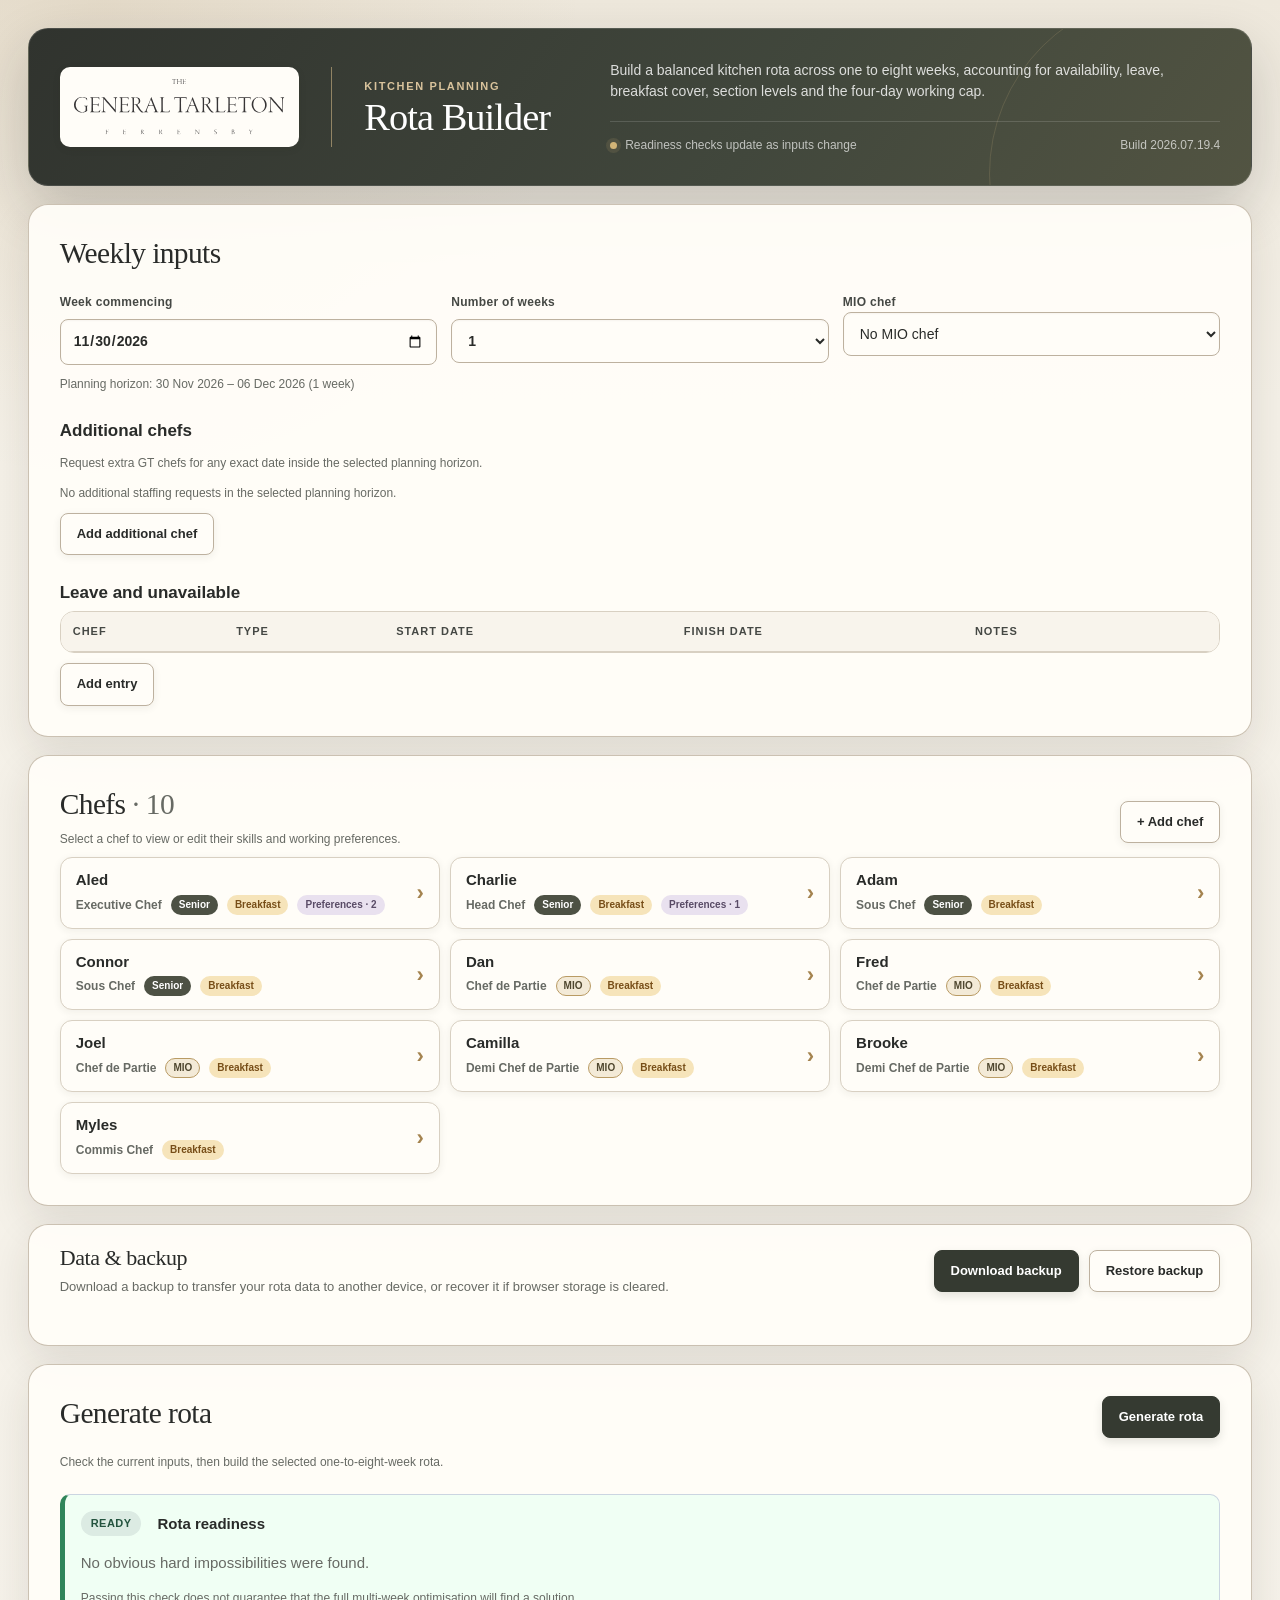
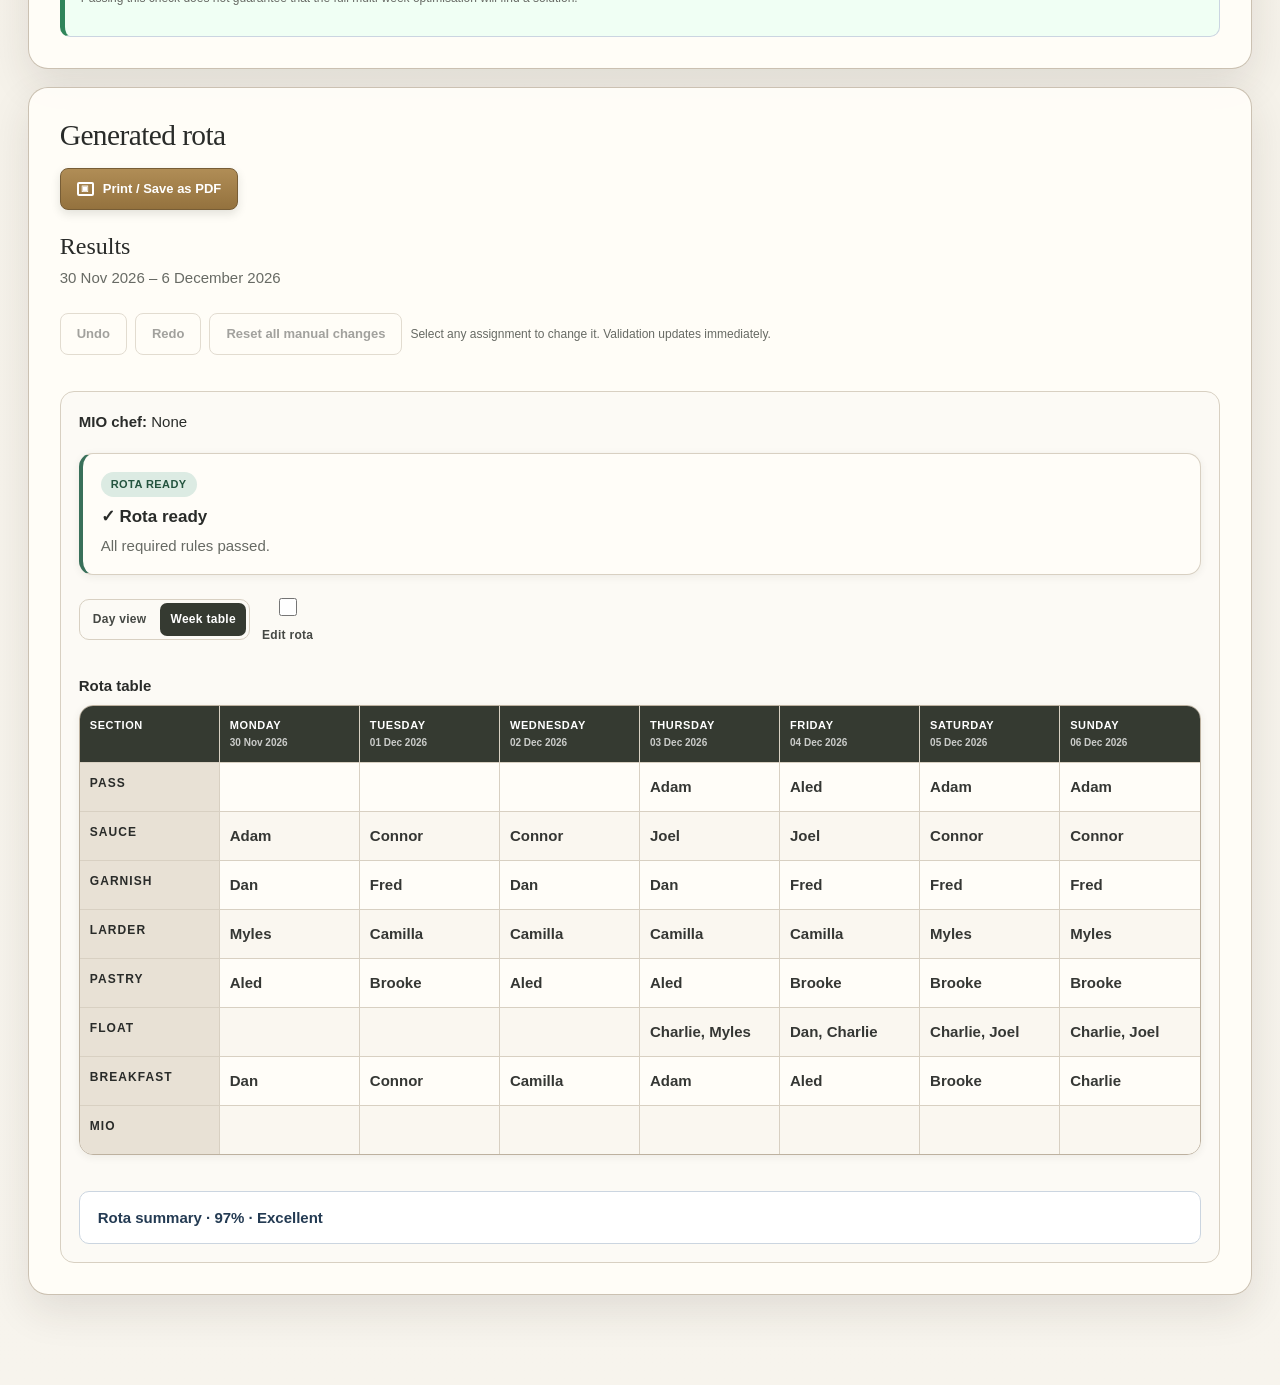
==== index.html @ 381f5568 "Fix mobile deployment verification state" ====
<!doctype html>
<html lang="en">
<head>
  <meta charset="utf-8" />
  <meta name="viewport" content="width=device-width, initial-scale=1" />
  <title>GT Rota Builder</title>
  <link rel="stylesheet" href="styles.css?v=20260719t" />
</head>
<body>
  <div class="wrap">
    <div class="panel brand-panel">
      <div class="brand-lockup">
        <img class="brand-logo" src="assets/general-tarleton-logo.svg" alt="The General Tarleton">
        <span class="brand-divider" aria-hidden="true"></span>
        <div class="brand-app-title">
          <span class="brand-eyebrow">Kitchen planning</span>
          <h1>Rota Builder</h1>
        </div>
      </div>
      <div class="brand-intro">
        <p>Build a balanced kitchen rota across one to eight weeks, accounting for availability, leave, breakfast cover, section levels and the four-day working cap.</p>
        <div class="controls space-between brand-meta">
          <span class="small live-indicator">Readiness checks update as inputs change</span>
          <span class="small">Build <span id="buildVersion">2026.07.18.7</span></span>
        </div>
      </div>
    </div>

    <div class="panel">
      <h2>Weekly inputs</h2>
      <div class="grid">
        <label>Week commencing<input id="weekStart" type="date" min="2024-01-01" step="7"></label>
        <label>Number of weeks<select id="numWeeks"><option value="1">1</option><option value="2">2</option><option value="3">3</option><option value="4">4</option><option value="5">5</option><option value="6">6</option><option value="7">7</option><option value="8">8</option></select></label>
        <div id="singleMioControl">
          <label for="mioChef">MIO chef</label>
          <select id="mioChef"></select>
        </div>
      </div>
      <p id="planningHorizonLabel" class="small mt-10"></p>
      <section id="weeklyMioSelectors" class="weekly-mio-section hidden" aria-labelledby="weeklyMioHeading"></section>

      <h3 class="mb-6">Additional chefs</h3>
      <p class="small mb-12">Request extra GT chefs for any exact date inside the selected planning horizon.</p>
      <div id="additionalChefList"></div>
      <div class="controls mt-10">
        <button id="addAdditionalChefBtn" class="secondary">Add additional chef</button>
      </div>

      <h3 class="mb-6">Leave and unavailable</h3>
      <table>
        <thead>
          <tr><th>Chef</th><th>Type</th><th>Start date</th><th>Finish date</th><th>Notes</th><th></th></tr>
        </thead>
        <tbody id="availabilityBody"></tbody>
      </table>
      <div class="controls mt-10">
        <button id="addAvailabilityBtn" class="secondary">Add entry</button>
      </div>
    </div>

    <div class="panel">
      <div class="controls space-between">
        <div>
          <h2 class="m-0">Chefs <span id="staffCountLabel" class="chef-count">· 0</span></h2>
          <p class="small my-8">Select a chef to view or edit their skills and working preferences.</p>
        </div>
        <button id="addChefBtn" class="secondary"><span aria-hidden="true">+</span> Add chef</button>
      </div>
      <div id="staffList" class="chef-list" aria-live="polite"></div>
    </div>

    <section class="panel backup-panel" aria-labelledby="backupHeading">
      <div class="backup-copy">
        <h2 id="backupHeading">Data &amp; backup</h2>
        <p>Download a backup to transfer your rota data to another device, or recover it if browser storage is cleared.</p>
      </div>
      <div class="backup-actions">
        <button id="downloadBackupBtn" type="button">Download backup</button>
        <button id="restoreBackupBtn" type="button" class="secondary">Restore backup</button>
        <input id="restoreBackupInput" class="visually-hidden" type="file" accept=".json,application/json" aria-label="Choose a GT Rota Builder JSON backup">
      </div>
      <p id="backupMessage" class="backup-message" role="status" aria-live="polite" aria-atomic="true"></p>
    </section>

    <div class="panel generation-panel">
      <div class="generation-heading">
        <div>
          <h2>Generate rota</h2>
          <p class="small my-8">Check the current inputs, then build the selected one-to-eight-week rota.</p>
        </div>
        <button id="generateRotaBtn" type="button">Generate rota</button>
      </div>
      <div id="readiness" aria-live="polite" aria-atomic="true"></div>
    </div>

    <div class="panel">
      <h2>Generated rota</h2>
      <div class="print-action">
        <button id="printRotaBtn" type="button" disabled>
          <span class="print-icon" aria-hidden="true">▣</span>
          Print / Save as PDF
        </button>
        <p id="printMessage" class="print-message" role="status" aria-live="polite"></p>
      </div>
      <div id="results"></div>
      <div id="manualEditLive" class="visually-hidden" role="status" aria-live="polite" aria-atomic="true"></div>
    </div>
  </div>

  <div id="chefModal" class="modal" role="dialog" aria-modal="true" aria-labelledby="chefModalTitle" aria-describedby="chefModalDescription" aria-hidden="true">
    <div class="modal-card chef-modal-card">
      <div class="chef-modal-header">
        <div>
          <h3 class="mt-0 mb-6" id="chefModalTitle">Add chef</h3>
          <p class="small my-8" id="chefModalSubtitle"></p>
        </div>
      </div>
      <p class="small mb-12" id="chefModalDescription">Edit one chef profile at a time. Skills, preferences, and advanced staff settings stay inside this popup.</p>
      <div id="chefFormError" class="chef-form-error" role="alert" aria-live="assertive"></div>
      <form id="chefForm" class="chef-modal-body" novalidate>
        <section class="chef-form-section">
          <h4 class="m-0">Profile</h4>
          <div class="grid mt-10">
            <label>Name<input id="chefNameInput" type="text" autocomplete="off"></label>
            <label>Role<select id="chefRoleInput"></select></label>
          </div>
          <div class="checkbox-row mt-10">
            <label class="checkbox-label"><input id="chefSeniorInput" type="checkbox"> Senior chef status</label>
          </div>
        </section>

        <section class="chef-form-section">
          <div class="controls space-between">
            <h4 class="m-0">Section suitability</h4>
          </div>
          <p class="small mt-10 mb-12">Preferred is the chef’s strongest and favoured section. “Should not cover” prevents assignment to that section.</p>
          <div class="grid mt-10">
            <label>Pass<select id="chefSkillPassInput" data-skill="Pass" class="chef-skill-select"><option value="0">Should not cover</option><option value="1">In training</option><option value="2">Competent</option><option value="3">Preferred</option></select></label>
            <label>Sauce<select id="chefSkillSauceInput" data-skill="Sauce" class="chef-skill-select"><option value="0">Should not cover</option><option value="1">In training</option><option value="2">Competent</option><option value="3">Preferred</option></select></label>
            <label>Garnish<select id="chefSkillGarnishInput" data-skill="Garnish" class="chef-skill-select"><option value="0">Should not cover</option><option value="1">In training</option><option value="2">Competent</option><option value="3">Preferred</option></select></label>
            <label>Larder<select id="chefSkillLarderInput" data-skill="Larder" class="chef-skill-select"><option value="0">Should not cover</option><option value="1">In training</option><option value="2">Competent</option><option value="3">Preferred</option></select></label>
            <label>Pastry<select id="chefSkillPastryInput" data-skill="Pastry" class="chef-skill-select"><option value="0">Should not cover</option><option value="1">In training</option><option value="2">Competent</option><option value="3">Preferred</option></select></label>
          </div>
        </section>

        <section class="chef-form-section">
          <h4 class="m-0">Availability and preferences</h4>
          <div class="mt-10">
            <span class="input-heading">Preferred days off (soft preference)</span>
            <div class="chip-group">
              <label class="choice-chip"><input type="checkbox" data-preferred-day-off="Monday"> Monday</label>
              <label class="choice-chip"><input type="checkbox" data-preferred-day-off="Tuesday"> Tuesday</label>
              <label class="choice-chip"><input type="checkbox" data-preferred-day-off="Wednesday"> Wednesday</label>
              <label class="choice-chip"><input type="checkbox" data-preferred-day-off="Thursday"> Thursday</label>
              <label class="choice-chip"><input type="checkbox" data-preferred-day-off="Friday"> Friday</label>
              <label class="choice-chip"><input type="checkbox" data-preferred-day-off="Saturday"> Saturday</label>
              <label class="choice-chip"><input type="checkbox" data-preferred-day-off="Sunday"> Sunday</label>
            </div>
          </div>
          <label class="mt-10">Preferred breakfast day (soft preference)
            <select id="chefPreferredBreakfastInput">
              <option value="">No preference</option>
              <option value="Monday">Monday</option>
              <option value="Tuesday">Tuesday</option>
              <option value="Wednesday">Wednesday</option>
              <option value="Thursday">Thursday</option>
              <option value="Friday">Friday</option>
              <option value="Saturday">Saturday</option>
              <option value="Sunday">Sunday</option>
            </select>
          </label>
        </section>

        <details id="chefAdvancedSection" class="chef-form-section chef-advanced-section">
          <summary>Advanced settings</summary>
          <div class="grid mt-10">
            <label class="checkbox-label"><input id="chefMioEligibleInput" type="checkbox"> MIO eligible</label>
            <label class="checkbox-label"><input id="chefBreakfastEligibleInput" type="checkbox"> Breakfast eligible</label>
          </div>
          <label class="mt-10">Notes<textarea id="chefNotesInput"></textarea></label>
        </details>

        <section id="chefDangerZone" class="chef-form-section chef-danger-zone hidden">
          <h4 class="m-0">Danger zone</h4>
          <p class="small my-8">Removing a chef will also clear current staff references such as weekly MIO selections and persistent availability entries.</p>
          <button id="removeChefBtn" type="button" class="danger">Remove chef</button>
          <div id="chefRemoveConfirmation" class="remove-confirmation hidden" role="alertdialog" aria-modal="true" aria-labelledby="chefRemoveConfirmationTitle">
            <h5 id="chefRemoveConfirmationTitle" class="m-0">Confirm removal</h5>
            <p id="chefRemoveConfirmationText" class="small my-8"></p>
            <div class="controls">
              <button id="cancelRemoveChefBtn" type="button" class="secondary">Cancel</button>
              <button id="confirmRemoveChefBtn" type="button" class="danger">Remove chef</button>
            </div>
          </div>
        </section>
      </form>
      <div class="controls mt-14 justify-end chef-modal-footer">
        <button id="cancelChefBtn" type="button" class="secondary">Cancel</button>
        <button id="saveChefBtn" type="submit" form="chefForm">Save changes</button>
      </div>
    </div>
  </div>

  <div id="additionalChefModal" class="modal" role="dialog" aria-modal="true" aria-labelledby="additionalChefModalTitle">
    <div class="modal-card">
      <h3 class="mt-0" id="additionalChefModalTitle">Add additional chef</h3>
      <p class="small mb-12" id="additionalChefWeekRange"></p>
      <div class="grid">
        <label>Date<input id="additionalChefDate" type="date"></label>
        <label>Number of additional chefs
          <input id="additionalChefCount" type="number" min="1" max="5" value="1">
        </label>
      </div>
      <div id="additionalChefError" class="chef-req-error" role="alert" aria-live="polite"></div>
      <div class="controls mt-14 justify-end">
        <button id="cancelAdditionalChefBtn" class="secondary">Cancel</button>
        <button id="saveAdditionalChefBtn">Add</button>
      </div>
    </div>
  </div>

  <script type="module" src="js/app.js?v=20260719t"></script>
</body>
</html>
---- styles.css ----
:root {
  --ink: #292b29;
  --ink-soft: #454844;
  --olive: #4d5144;
  --olive-dark: #353a31;
  --cream: #f4f0e7;
  --cream-deep: #e8e0d2;
  --paper: #fffdf8;
  --paper-muted: #f8f4ec;
  --brass: #a4834f;
  --brass-dark: #775d36;
  --line: #d8d0c2;
  --line-strong: #bdb19f;
  --text: #292b29;
  --muted: #676a64;
  --good: #39705a;
  --warn: #93651e;
  --bad: #a13d36;
  --focus: #bb8b43;
  --brand-surface: linear-gradient(125deg, #30332e 0%, #41473c 60%, #525442 100%);
  --brand-accent: #d9c39c;
  --section-surface: #e8e1d5;
  --row-alt: #faf7f0;
  --row-hover: #f3ecdf;
  --button-surface: var(--olive-dark);
  --button-surface-hover: var(--olive);
  --control-surface: var(--paper);
  --radius-sm: 8px;
  --radius-md: 14px;
  --radius-lg: 20px;
  --touch-target: 44px;
  --table-row-height: 44px;
  --space-1: 6px;
  --space-2: 10px;
  --space-3: 14px;
  --space-4: 18px;
  --space-5: 24px;
  --space-6: 32px;
  --shadow-sm: 0 2px 8px rgba(42, 38, 31, 0.07);
  --shadow-md: 0 16px 42px rgba(42, 38, 31, 0.11);
  --shadow-lg: 0 26px 70px rgba(24, 24, 21, 0.22);
}

* { box-sizing: border-box; }
html { min-width: 0; background: var(--cream); }
body {
  margin: 0;
  min-width: 0;
  overflow-x: hidden;
  color: var(--text);
  background:
    radial-gradient(circle at 8% 0%, rgba(164, 131, 79, 0.14), transparent 30rem),
    linear-gradient(180deg, #eee8dc 0, var(--cream) 25rem, #f7f4ed 100%);
  font-family: Inter, ui-sans-serif, -apple-system, BlinkMacSystemFont, "Segoe UI", sans-serif;
  font-size: 15px;
  line-height: 1.55;
  -webkit-font-smoothing: antialiased;
}

.wrap { width: min(100%, 1440px); margin: 0 auto; padding: 28px 28px 72px; }
.panel {
  position: relative;
  margin-bottom: var(--space-4);
  padding: clamp(20px, 2.4vw, 32px);
  border: 1px solid rgba(189, 177, 159, 0.78);
  border-radius: var(--radius-lg);
  background: rgba(255, 253, 248, 0.94);
  box-shadow: var(--shadow-md);
}

.brand-panel {
  display: grid;
  grid-template-columns: minmax(300px, 0.9fr) minmax(380px, 1.1fr);
  gap: clamp(24px, 4vw, 64px);
  align-items: center;
  overflow: hidden;
  color: #fff;
  border-color: rgba(255, 255, 255, 0.12);
  background: var(--brand-surface);
  box-shadow: 0 22px 55px rgba(31, 32, 28, 0.2);
}
.brand-panel::after {
  content: "";
  position: absolute;
  right: -100px;
  bottom: -170px;
  width: 360px;
  height: 360px;
  border: 1px solid rgba(205, 179, 130, 0.18);
  border-radius: 50%;
}
.brand-lockup, .brand-intro { position: relative; z-index: 1; }
.brand-lockup { display: flex; align-items: center; gap: clamp(18px, 2.5vw, 34px); min-width: 0; }
.brand-logo {
  display: block;
  width: min(247px, 48%);
  height: auto;
  padding: 12px 14px;
  border-radius: 10px;
  background: var(--paper);
  box-shadow: var(--shadow-sm);
}
.brand-divider { align-self: stretch; width: 1px; min-height: 62px; background: rgba(220, 192, 141, 0.55); }
.brand-app-title { min-width: 0; }
.brand-eyebrow { display: block; margin-bottom: 2px; color: var(--brand-accent); font-size: 11px; font-weight: 800; letter-spacing: 0.15em; text-transform: uppercase; }
.brand-app-title h1 { margin: 0; color: #fff; font-family: Georgia, "Times New Roman", serif; font-size: clamp(28px, 3vw, 43px); font-weight: 500; letter-spacing: -0.025em; line-height: 1; }
.brand-intro > p { max-width: 670px; margin: 0 0 18px; color: rgba(255,255,255,.82); font-size: 14px; }
.brand-meta { padding-top: 14px; border-top: 1px solid rgba(255,255,255,.14); }
.brand-meta .small { color: rgba(255,255,255,.67); }
.live-indicator::before { content: ""; display: inline-block; width: 7px; height: 7px; margin-right: 8px; border-radius: 50%; background: #d2b477; box-shadow: 0 0 0 4px rgba(210,180,119,.13); }

h1, h2, h3, h4, h5 { color: var(--ink); line-height: 1.2; }
h2 { margin: 0 0 22px; font-family: Georgia, "Times New Roman", serif; font-size: clamp(24px, 2.3vw, 31px); font-weight: 500; letter-spacing: -.02em; }
h3 { margin-top: 28px; font-size: 17px; }
h4 { font-size: 15px; }
p { color: var(--muted); }
.small { font-size: 12px; color: var(--muted); }
.muted { color: var(--muted); }

.grid { display: grid; grid-template-columns: repeat(auto-fit, minmax(220px, 1fr)); gap: var(--space-3); }
.controls { display: flex; flex-wrap: wrap; gap: var(--space-2); align-items: center; }
.row { display: flex; flex-wrap: wrap; gap: 8px; }
.space-between { justify-content: space-between; }
.justify-end { justify-content: flex-end; }

label { display: flex; flex-direction: column; gap: 7px; color: var(--ink-soft); font-size: 12px; font-weight: 750; letter-spacing: .025em; }
input, select, textarea {
  width: 100%;
  min-height: 44px;
  padding: 10px 12px;
  color: var(--ink);
  border: 1px solid var(--line-strong);
  border-radius: var(--radius-sm);
  outline: none;
  background: var(--control-surface);
  box-shadow: inset 0 1px 2px rgba(42, 38, 31, .04);
  font: inherit;
  font-size: 14px;
  transition: border-color .16s ease, box-shadow .16s ease, background .16s ease;
}
input:hover, select:hover, textarea:hover { border-color: #9f927f; }
input:focus-visible, select:focus-visible, textarea:focus-visible { border-color: var(--focus); box-shadow: 0 0 0 3px rgba(187, 139, 67, .2); }
textarea { min-height: 88px; resize: vertical; }
input[type="checkbox"] { width: 18px; min-height: 18px; height: 18px; padding: 0; accent-color: var(--olive); }

button {
  min-height: 42px;
  padding: 10px 16px;
  border: 1px solid var(--olive-dark);
  border-radius: var(--radius-sm);
  color: #fff;
  background: var(--button-surface);
  box-shadow: 0 4px 10px rgba(40, 43, 37, .13);
  font: inherit;
  font-size: 13px;
  font-weight: 800;
  cursor: pointer;
  transition: transform .16s ease, background .16s ease, border-color .16s ease, box-shadow .16s ease;
}
button:hover:not(:disabled) { transform: translateY(-1px); background: var(--button-surface-hover); box-shadow: 0 7px 16px rgba(40,43,37,.16); }
button:active:not(:disabled) { transform: translateY(0); box-shadow: var(--shadow-sm); }
button:focus-visible, summary:focus-visible, .rota-table-scroll:focus-visible { outline: 3px solid rgba(187,139,67,.42); outline-offset: 2px; }
button.secondary { color: var(--ink); border-color: var(--line-strong); background: var(--paper); box-shadow: var(--shadow-sm); }
button.secondary:hover:not(:disabled) { color: var(--ink); border-color: var(--brass); background: #fbf6ec; }
button.danger { border-color: #933b35; background: var(--bad); }
button:disabled { opacity: .43; cursor: not-allowed; box-shadow: none; }

.print-action { display: flex; align-items: center; flex-wrap: wrap; gap: 12px; margin: -8px 0 22px; }
#printRotaBtn { display: inline-flex; align-items: center; justify-content: center; gap: 9px; border-color: var(--brass-dark); background: linear-gradient(180deg, #b08d56, #94723e); }
#printRotaBtn:hover:not(:disabled) { background: linear-gradient(180deg, #bc9961, #9e7942); }
.print-icon { width: 17px; height: 14px; border: 2px solid currentColor; border-radius: 2px; line-height: 9px; text-align: center; font-size: 8px; }
.print-message { margin: 0; color: var(--warn); font-size: 13px; font-weight: 650; }

.backup-panel { display: grid; grid-template-columns: minmax(0, 1fr) auto; gap: 10px 24px; align-items: center; padding-block: 20px; }
.backup-copy h2 { margin-bottom: 6px; font-size: 22px; }
.backup-copy p { max-width: 720px; margin: 0; font-size: 13px; }
.backup-actions { display: flex; flex-wrap: wrap; gap: 10px; justify-content: flex-end; }
.backup-message { grid-column: 1 / -1; min-height: 1.4em; margin: 0; font-size: 13px; font-weight: 700; }
.backup-message.success { color: var(--good); }
.backup-message.error { color: var(--bad); }

table { width: 100%; border-collapse: collapse; margin-top: 8px; }
th, td { min-height: var(--table-row-height); padding: 11px 12px; border-bottom: 1px solid var(--line); text-align: left; vertical-align: top; }
th { color: var(--ink-soft); font-size: 11px; font-weight: 800; letter-spacing: .09em; text-transform: uppercase; }
.panel > table { border: 1px solid var(--line); border-radius: var(--radius-md); border-collapse: separate; border-spacing: 0; overflow: hidden; background: var(--paper); }
.panel > table thead { background: var(--paper-muted); }
.panel > table tbody tr:hover { background: #fbf7ee; }

.badge, .pill, .status-badge, .chef-list-badge { display: inline-flex; align-items: center; border-radius: 999px; }
.badge, .pill { margin: 4px 6px 0 0; padding: 4px 9px; font-size: 12px; }
.badge { color: var(--ink); background: var(--cream-deep); }
.pill.good { color: #24543f; background: #dcebe3; }
.pill.warn { color: #765011; background: #f4e8c9; }
.pill.bad { color: #85352f; background: #f4deda; }

.summary-grid { display: grid; grid-template-columns: repeat(auto-fit, minmax(250px, 1fr)); gap: 12px; }
.card, .status-card, .week-check, .week-panel, .quality-box, .chef-form-section {
  border: 1px solid var(--line);
  border-radius: var(--radius-md);
  background: var(--paper);
}
.card, .quality-box { padding: 14px; }
.results-layout { display: grid; gap: 20px; }
.results-header { display: flex; justify-content: space-between; gap: 16px; align-items: flex-start; padding-bottom: 4px; }
.results-title, .results-section h4, .multi-week-heading { margin: 0; }
.results-title { font-family: Georgia, "Times New Roman", serif; font-size: 24px; font-weight: 500; }
.results-subtitle, .section-note { margin: 5px 0 0; color: var(--muted); }
.results-section { display: grid; gap: 10px; min-width: 0; }

.status-card { padding: 17px 18px; border-left-width: 4px; box-shadow: var(--shadow-sm); }
.status-card-success { border-left-color: var(--good); }
.status-card-warning { border-left-color: var(--warn); }
.status-card-danger { border-left-color: var(--bad); }
.status-card-head { margin-bottom: 10px; }
.status-card h4 { margin: 0; font-size: 17px; }
.status-card p { margin: 6px 0 0; }
.status-badge { padding: 4px 10px; font-size: 11px; font-weight: 850; letter-spacing: .04em; text-transform: uppercase; }
.status-success { color: #24543f; background: #dcebe3; }
.status-warning { color: #765011; background: #f4e8c9; }
.status-danger { color: #85352f; background: #f4deda; }
.week-checks { display: grid; grid-template-columns: repeat(auto-fit, minmax(220px, 1fr)); gap: 10px; }
.week-check { padding: 14px; border-top: 3px solid var(--line-strong); }
.week-check-success { border-top-color: var(--good); }
.week-check-warning { border-top-color: var(--warn); }
.week-check-title { font-weight: 800; }
.week-check-summary { margin-top: 4px; color: var(--muted); }
.week-panel { display: grid; gap: 20px; padding: 18px; background: #fcfaf5; }
.week-panel-header { display: grid; gap: 4px; padding-bottom: 13px; border-bottom: 1px solid var(--line); }
.week-mio-summary { margin: 0; color: var(--text); }

.summary-table { width: 100%; margin-top: 0; border: 1px solid var(--line); border-radius: var(--radius-md); border-collapse: separate; border-spacing: 0; overflow: hidden; background: var(--paper); }
.summary-table thead { background: var(--paper-muted); }
.summary-table th, .summary-table td { border-bottom: 1px solid var(--line); }
.summary-table tbody tr:last-child th, .summary-table tbody tr:last-child td { border-bottom: none; }
.summary-table tbody tr:hover { background: #fbf7ee; }
.summary-row-problem { background: #fff4f1; }
.metric-problem { color: var(--bad); font-weight: 800; }
.issue-list { display: grid; gap: 8px; margin: 0; padding: 0; list-style: none; }
.issue-list li { padding: 10px 12px; overflow-wrap: anywhere; border: 1px solid var(--line); border-radius: var(--radius-sm); background: var(--paper); }
.issue-list.compact li { padding: 8px 10px; }
.hard-failure-list li { border-left: 3px solid var(--bad); }
.soft-failure-list li { border-left: 3px solid var(--warn); }
.technical-details { padding: 0 15px 15px; border: 1px solid var(--line); border-radius: var(--radius-md); background: #f5f1e9; }
.technical-details summary { padding: 13px 0; color: var(--ink-soft); font-weight: 750; cursor: pointer; }
.technical-block { margin-top: 12px; }
.technical-block h5 { margin: 0 0 8px; }
.print-hidden { display: initial; }

.week-tabs { display: flex; flex-wrap: wrap; gap: 7px; padding: 5px; border: 1px solid var(--line); border-radius: 12px; background: #eee8dd; }
.week-tab { min-height: 38px; color: var(--ink-soft); border-color: transparent; background: transparent; box-shadow: none; }
.week-tab:hover:not(:disabled) { color: var(--ink); background: rgba(255,255,255,.7); box-shadow: none; }
.week-tab.active { color: #fff; border-color: var(--olive-dark); background: var(--olive-dark); }
.week-tab-warning { border-color:#b94a3c; }
.week-warning-indicator { display:inline-grid; place-items:center; width:17px; height:17px; margin-left:5px; border:2px solid currentColor; border-radius:50%; font-size:11px; line-height:1; }
.mobile-only { display: none; }

.rota-table-scroll { position: relative; max-width: 100%; min-width: 0; overflow: hidden; border: 1px solid var(--line-strong); border-radius: var(--radius-md); background: var(--paper); box-shadow: var(--shadow-sm); }
.rota-table { width: 100%; margin: 0; table-layout: fixed; border-collapse: separate; border-spacing: 0; }
.rota-table th, .rota-table td { padding: 11px 10px; border-right: 1px solid var(--line); border-bottom: 1px solid var(--line); text-align: left; vertical-align: top; }
.rota-table th:last-child, .rota-table td:last-child { border-right: 0; }
.rota-table tbody tr:last-child th, .rota-table tbody tr:last-child td { border-bottom: 0; }
.rota-table thead th { color: #fff; background: var(--olive-dark); font-size: 11px; letter-spacing: .055em; text-transform: uppercase; }
.rota-table thead th .small { color: rgba(255,255,255,.74); font-size: 10px; letter-spacing: 0; text-transform: none; }
.rota-table tbody th { color: var(--ink); background: var(--section-surface); font-size: 12px; white-space: nowrap; }
.rota-table tbody td { color: #353734; font-weight: 650; }
.rota-table tbody tr:nth-child(even) td { background: var(--row-alt); }
.rota-table tbody tr:hover td { background: var(--row-hover); }
.manual-edit-toolbar { display:flex; align-items:center; flex-wrap:wrap; gap:8px; margin:0 0 16px; }
.results-view-controls { display:flex; align-items:center; flex-wrap:wrap; gap:12px; margin:0 0 12px; }
.results-view-controls fieldset { display:flex; gap:4px; margin:0; padding:3px; border:1px solid var(--line); border-radius:10px; }
.results-view-controls legend { position:absolute; width:1px; height:1px; overflow:hidden; clip:rect(0 0 0 0); }
.results-view-controls fieldset label { padding:7px 10px; border-radius:7px; font-weight:750; }
.results-view-controls fieldset label:has(input:checked) { color:#fff; background:var(--olive-dark); }
.results-view-controls input[type="radio"] { position:absolute; width:1px; height:1px; opacity:0; }
.edit-mode-toggle { display:flex; align-items:center; gap:7px; font-weight:750; }
.edit-mode-help { color:var(--muted); font-size:13px; }
.rota-day-container { display:none; }
.week-panel:has(input[name^="rotaView-"][value="day"]:checked) .rota-day-container { display:block; }
.week-panel:has(input[name^="rotaView-"][value="day"]:checked) .rota-week-container { display:none; }
.results-layout:has([data-edit-mode]:checked) .assignment-button { outline:1px dashed rgba(148,114,62,.58); outline-offset:-4px; background:rgba(187,139,67,.07); }
.results-layout:has([data-edit-mode]:checked) .assignment-button::after { content:"✎"; float:right; margin-left:5px; color:var(--brass-dark); font-size:12px; }
.day-navigation { display:grid; grid-template-columns:44px minmax(0,1fr) 44px; gap:7px; margin-bottom:12px; }
.day-navigation select { min-width:0; }
.day-rota-view > h4 { margin:0 0 10px; }
.day-full-date { color:var(--muted); font-weight:600; }
.day-rota-list { overflow:hidden; border:1px solid var(--line-strong); border-radius:var(--radius-md); background:#fff; }
.day-rota-row { display:grid; grid-template-columns:minmax(82px,30%) minmax(0,1fr); align-items:stretch; border-bottom:1px solid var(--line); }
.day-rota-row:last-child { border-bottom:0; }
.day-rota-row > strong { display:flex; align-items:center; padding:10px; background:var(--section-surface); }
.day-rota-assignment { position:relative; min-width:0; }
.day-assignment-button { min-height:52px; overflow-wrap:anywhere; }
.day-rota-row.hard-rule-affected { box-shadow:inset 0 0 0 3px var(--bad); background:#fff0ed; }
.weekly-target-list { display:grid; gap:5px; max-width:420px; padding:0; list-style:none; }
.weekly-target-list li { display:flex; justify-content:space-between; gap:16px; padding:7px 10px; border-radius:7px; background:var(--paper-muted); }
.undo-toast { position:fixed; z-index:85; left:50%; bottom:max(18px,env(safe-area-inset-bottom)); display:flex; align-items:center; gap:12px; width:min(560px,calc(100vw - 24px)); padding:10px 12px; transform:translateX(-50%); border:1px solid var(--line-strong); border-radius:12px; background:#242a22; color:#fff; box-shadow:var(--shadow-lg); }
.undo-toast span { flex:1; min-width:0; }
.undo-toast button { min-height:38px; padding:7px 12px; }
.undo-toast .toast-close { padding:5px 10px; border-color:transparent; background:transparent; }
.mobile-status-bar { display:none; width:100%; margin-bottom:10px; padding:10px 12px; text-align:left; }
.rota-assignment-cell { position:relative; padding:0 !important; }
.assignment-button { width:100%; min-height:48px; padding:11px 10px; border:0; border-radius:0; background:transparent; color:inherit; text-align:left; font:inherit; box-shadow:none; }
.assignment-button:hover { background:rgba(166,136,84,.12); }
.assignment-button:focus-visible { position:relative; z-index:2; outline:3px solid rgba(187,139,67,.55); outline-offset:-3px; }
.manually-edited { box-shadow:inset 0 0 0 2px var(--brass); }
.rota-assignment-cell.hard-rule-affected { box-shadow:inset 0 0 0 3px var(--bad); background:#fff0ed !important; }
.rota-assignment-cell.hard-rule-affected .assignment-button { color:#7d2118; }
.day-heading-affected { position:relative; color:#fff !important; background:#7d2118 !important; box-shadow:inset 0 0 0 3px #fff; }
.issue-disclosure { position:absolute; z-index:4; top:3px; right:3px; display:inline-grid; place-items:center; width:20px; min-height:20px; padding:0; border:2px solid currentColor; border-radius:50%; background:#fff; color:#8f2118; font-size:12px; font-weight:900; line-height:1; box-shadow:none; }
.issue-disclosure:hover { background:#fff4f1; }
.issue-disclosure:focus-visible { outline:3px solid #111; outline-offset:2px; }
.issue-popover { position:fixed; z-index:80; width:min(300px,calc(100vw - 24px)); max-height:min(280px,calc(100vh - 24px)); overflow:auto; padding:10px 12px; border:1px solid #b85d54; border-radius:8px; background:#fff; color:#3f1714; font-size:12px; font-weight:600; line-height:1.35; text-align:left; text-transform:none; letter-spacing:0; box-shadow:var(--shadow-lg); }
.issue-popover[hidden] { display:none !important; }
.issue-popover-item { display:grid; gap:3px; }
.issue-popover-item + .issue-popover-item { margin-top:8px; padding-top:8px; border-top:1px solid #e8b8b2; }
.issue-popover-item strong { color:#7d2118; font-size:13px; }
.issue-popover-item small { color:var(--muted); font-size:10px; font-weight:750; }
.mobile-issue-backdrop { position:fixed; inset:0; z-index:90; display:flex; align-items:flex-end; justify-content:center; padding:12px; background:rgba(25,27,23,.28); }
.mobile-issue-sheet { width:min(440px,100%); max-height:min(56vh,420px); max-height:min(56dvh,420px); overflow:auto; padding:16px; border:1px solid #b85d54; border-radius:14px; background:#fff; color:#3f1714; box-shadow:var(--shadow-lg); }
.mobile-issue-sheet-head { display:flex; align-items:center; justify-content:space-between; gap:12px; margin-bottom:12px; }
.mobile-issue-sheet-head h2 { margin:0; font-size:18px; }
.mobile-issue-sheet-body { font-size:14px; font-weight:600; line-height:1.4; }
.assignment-static { display:block; min-height:48px; padding:11px 32px 11px 10px; }
.manual-dot { margin-left:6px; color:var(--brass-dark); font-size:18px; line-height:0; }
.chef-selector-backdrop { position:fixed; inset:0; z-index:30; background:rgba(25,27,23,.5); }
.chef-selector { position:fixed; z-index:31; top:50%; left:50%; display:flex; flex-direction:column; width:min(460px,calc(100vw - 32px)); max-height:min(680px,calc(100vh - 32px)); overflow:hidden; transform:translate(-50%,-50%); padding:18px; border:1px solid var(--line-strong); border-radius:var(--radius-md); background:var(--paper); box-shadow:0 24px 70px rgba(0,0,0,.3); }
.chef-selector-head { display:flex; justify-content:space-between; gap:12px; }
.chef-selector-head h3,.chef-selector-head p { margin:0 0 6px; }
.chef-selector-options { display:grid; gap:6px; margin:14px 0; overflow-y:auto; padding-right:4px; }
.chef-selector-option { display:flex; align-items:flex-start; justify-content:space-between; gap:14px; width:100%; padding:10px 12px; border:1px solid var(--line); background:#fff; color:var(--ink); text-align:left; }
.chef-selector-option small { color:var(--warn); text-align:right; }
.chef-selector-option.current { border-color:var(--brass); }
.chef-selector-actions { display:flex; justify-content:space-between; gap:8px; }
.conflict-selector { gap:14px; }
.conflict-selector .eyebrow { margin:0 0 4px; color:var(--muted); font-size:12px; font-weight:800; text-transform:uppercase; letter-spacing:.04em; }
.conflict-panel { display:grid; gap:10px; overflow-y:auto; }
.conflict-panel p { margin:0; }
.conflict-panel label { font-weight:800; }
.conflict-panel select { width:100%; }
.conflict-preview { display:grid; gap:5px; min-height:64px; padding:12px; border:1px solid var(--line); border-radius:10px; background:var(--section-surface); }
.conflict-option-warning { padding:10px; border-left:3px solid var(--warn); background:#fff8e8; color:var(--ink-soft); font-size:13px; }
.rota-swipe-guidance { display: none; }

.modal { position: fixed; inset: 0; z-index: 20; display: none; align-items: center; justify-content: center; padding: 20px; background: rgba(25, 27, 23, .74); backdrop-filter: blur(5px); }
.modal.open { display: flex; }
.modal-card { width: min(720px, 100%); max-height: min(90vh, 920px); max-height: min(90dvh, 920px); padding: 22px; overflow-x: hidden; overflow-y: auto; border: 1px solid rgba(255,255,255,.18); border-radius: var(--radius-lg); background: #fbf8f1; box-shadow: var(--shadow-lg); }
.chef-modal-card { display: flex; flex-direction: column; gap: 12px; overflow: hidden; }
.chef-modal-header { display: flex; justify-content: space-between; gap: 12px; align-items: flex-start; }
.chef-modal-body { display: grid; gap: 14px; overflow-y: auto; padding: 2px 5px 2px 1px; scrollbar-color: #b4a78f transparent; }
.chef-modal-footer { padding-top: 14px; border-top: 1px solid var(--line); }
.chef-form-section { padding: 15px; }
.chef-advanced-section summary { color: var(--ink); font-weight: 800; cursor: pointer; }
.checkbox-row { display: flex; flex-wrap: wrap; gap: 12px; }
.checkbox-label { flex-direction: row; align-items: center; gap: 9px; color: var(--text); }
.checkbox-label input { margin: 0; }
.input-heading { display: block; margin-bottom: 8px; color: var(--muted); font-size: 12px; font-weight: 750; }
.chip-group { display: flex; flex-wrap: wrap; gap: 8px; }
.choice-chip { display: inline-flex; flex-direction: row; align-items: center; min-height: 42px; padding: 8px 12px; color: var(--text); border: 1px solid var(--line-strong); border-radius: 999px; background: var(--paper); cursor: pointer; }
.choice-chip input { width: 16px; min-height: 16px; height: 16px; margin: 0; }
.choice-chip.selected { border-color: var(--brass); background: #f2e7d4; box-shadow: inset 0 0 0 1px rgba(164,131,79,.28); }
.chef-form-error, .chef-req-error { min-height: 1.4em; color: var(--bad); font-size: 12px; font-weight: 650; }
.chef-danger-zone { border-color: #ddb6b1; background: #fff8f6; }
.remove-confirmation { margin-top: 12px; padding: 12px; border: 1px solid #d9a6a1; border-radius: 12px; background: #fbe9e6; }

.chef-count { color: var(--muted); font-weight: 500; }
#addChefBtn { flex: 0 0 auto; white-space: nowrap; }
.chef-list { display: grid; grid-template-columns: repeat(auto-fit, minmax(310px, 1fr)); gap: 10px; }
.chef-list-row { display: grid; grid-template-columns: minmax(0, 1fr) auto; align-items: center; gap: 14px; width: 100%; min-width: 0; min-height: 68px; padding: 13px 15px; color: var(--text); text-align: left; border: 1px solid var(--line); border-radius: 12px; background: var(--paper); box-shadow: var(--shadow-sm); }
.chef-list-row:hover { border-color: var(--brass); background: #fbf6ec; }
.chef-list-row:focus-visible { border-color: var(--focus); background: #fbf6ec; }
.chef-list-copy { display: grid; gap: 5px; min-width: 0; }
.chef-list-name { color: var(--ink); font-size: 15px; font-weight: 820; line-height: 1.25; overflow-wrap: anywhere; }
.chef-list-secondary, .chef-list-badges { display: flex; align-items: center; flex-wrap: wrap; gap: 6px 9px; min-width: 0; }
.chef-list-role { color: var(--muted); font-size: 12px; line-height: 1.35; overflow-wrap: anywhere; }
.chef-list-badge { min-height: 20px; padding: 2px 7px; border: 1px solid transparent; font-size: 10px; font-weight: 850; line-height: 1.2; white-space: nowrap; }
.chef-list-badge-senior { color: #fff; background: var(--olive); }
.chef-list-badge-mio { color: #4f472f; border-color: #b99b64; background: #f3ead7; }
.chef-list-badge-breakfast { color: #774e18; background: #f6e4ba; }
.chef-list-badge-preferences { color: #594b66; background: #e9e1ef; }
.chef-list-action { color: var(--brass); font-size: 22px; line-height: 1; }
.chef-empty-state { display: grid; gap: 12px; justify-items: start; padding: 18px; border: 1px dashed var(--line-strong); border-radius: 14px; background: var(--paper-muted); }

.small-btn { min-height: 36px; padding: 7px 10px; font-size: 12px; }
.inline-input { display: flex; align-items: center; gap: 8px; }
.inline-input input, .inline-input select { flex: 1; }
.rule-summary { min-height: 1.3em; margin-top: 6px; }
.chef-req-row { display: flex; flex-wrap: wrap; align-items: center; gap: 8px; margin-bottom: 7px; padding: 10px 12px; border: 1px solid var(--line); border-radius: 10px; background: var(--paper); }
.chef-req-label { flex: 1; color: var(--text); font-size: 13px; font-weight: 650; }
.chef-req-empty { margin: 4px 0; color: var(--muted); }
.quality-box { margin-top: 8px; }

.weekly-mio-section { margin: 18px 0 24px; }
.weekly-mio-header p { margin-top: 0; }
.weekly-mio-table-wrap { max-width: 100%; overflow-x: auto; }
.weekly-mio-table { min-width: 560px; overflow: hidden; border: 1px solid var(--line); border-radius: 12px; background: var(--paper); }
.weekly-mio-table thead { background: var(--paper-muted); }
.weekly-mio-table select { width: 100%; min-width: 180px; }

.hidden { display: none; }
.visually-hidden { position: absolute; width: 1px; height: 1px; padding: 0; margin: -1px; overflow: hidden; clip: rect(0,0,0,0); white-space: nowrap; border: 0; }
.mb-6 { margin-bottom: 6px; } .mb-8 { margin-bottom: 8px; } .mb-12 { margin-bottom: 12px; }
.mt-0 { margin-top: 0; } .mt-10 { margin-top: 10px; } .mt-14 { margin-top: 14px; } .mt-16 { margin-top: 16px; }
.my-8 { margin-top: 8px; margin-bottom: 8px; } .m-0 { margin: 0; }
.td-center { text-align: center; } .fw-600 { font-weight: 600; }

@media (max-width: 1100px) {
  .wrap { padding-inline: 20px; }
  .brand-panel { grid-template-columns: 1fr; gap: 22px; }
  .brand-intro > p { max-width: 800px; }
  .chef-list { grid-template-columns: repeat(auto-fit, minmax(280px, 1fr)); }
}

@media (max-width: 900px) {
  .chef-selector { top:auto; bottom:0; left:0; width:100%; max-height:82vh; transform:none; border-radius:18px 18px 0 0; }
  .wrap { padding: 18px 16px 50px; }
  .panel { padding: 20px; }
  button, .small-btn { min-height: var(--touch-target); }
  .panel > table { display: block; max-width: 100%; overflow-x: auto; -webkit-overflow-scrolling: touch; }
  .panel > table th, .panel > table td { min-width: 150px; }
  .panel > table th:first-child, .panel > table td:first-child { min-width: 150px; }
  .rota-swipe-guidance { display: block; margin: 0; color: var(--brass-dark); font-size: 12px; font-weight: 750; }
  .rota-table-scroll { overflow-x: auto; -webkit-overflow-scrolling: touch; overscroll-behavior-inline: contain; scrollbar-color: var(--brass) #e8e0d2; scrollbar-width: thin; }
  .rota-table-scroll::before, .rota-table-scroll::after { content:""; position:sticky; z-index:5; top:0; display:block; width:20px; height:1px; pointer-events:none; }
  .rota-table-scroll.has-more-left::before { left:0; float:left; box-shadow:-10px 0 22px 14px rgba(73,60,40,.20); }
  .rota-table-scroll.has-more-right::after { right:0; float:right; box-shadow:10px 0 22px 14px rgba(73,60,40,.20); }
  .rota-table { min-width: 860px; }
  .rota-table thead th:first-child, .rota-table tbody th { position: sticky; left: 0; width: 108px; min-width: 108px; box-shadow: 2px 0 0 var(--line-strong); }
  .rota-table thead th:first-child { z-index: 3; background: var(--olive-dark); }
  .rota-table tbody th { z-index: 2; background: #e8e1d5; }
  .desktop-only { display: none; }
  .mobile-only { display: flex; flex-direction: column; gap: 7px; margin-top: 4px; }
  .week-checks { grid-template-columns: 1fr; }
  .status-card { display:none; }
  .mobile-status-bar { display:block; }
  .results-view-controls { justify-content:space-between; }
}

@media (max-width: 640px) {
  .wrap { padding: 10px 10px 36px; }
  .panel { margin-bottom: 10px; padding: 16px; }
  .brand-panel { padding: 18px; gap: 18px; }
  .brand-lockup { gap: 14px; }
  .brand-logo { width: clamp(118px, 48%, 190px); padding: 9px 10px; }
  .brand-divider { min-height: 52px; }
  .brand-app-title h1 { font-size: clamp(25px, 8vw, 34px); }
  .brand-intro > p { font-size: 13px; }
  .brand-meta { align-items: flex-start; }
  h2 { margin-bottom: 18px; font-size: 25px; }
  .grid { grid-template-columns: 1fr; }
  .controls.space-between { align-items: stretch; }
  .controls.space-between > button { width: 100%; }
  button, .small-btn { min-height: var(--touch-target); }
  .print-action { align-items: stretch; }
  #printRotaBtn { width: 100%; }
  .backup-panel { grid-template-columns: 1fr; }
  .backup-actions { justify-content: stretch; }
  .backup-actions button { flex: 1 1 100%; width: 100%; }
  .backup-message { grid-column: 1; }
  .chef-list { grid-template-columns: 1fr; }
  .chef-list-row { min-height: 72px; }
  .results-header { flex-direction: column; }
  .week-panel { padding: 13px; }
  .summary-table { display: block; max-width: 100%; overflow-x: auto; -webkit-overflow-scrolling: touch; }
  .summary-table th, .summary-table td { min-width: 105px; padding: 9px; }
  .modal { padding: 8px; }
  .modal-card { width: 100%; max-height: calc(100vh - 16px); max-height: calc(100dvh - 16px); padding: 16px; }
  .chef-modal-body { padding-right: 0; }
  .chef-modal-footer button { flex: 1; }
  .choice-chip { min-height: var(--touch-target); padding: 8px 10px; }
  .weekly-mio-table-wrap { overflow: visible; }
  .weekly-mio-table { min-width: 0; border: 0; background: transparent; }
  .weekly-mio-table thead { display: none; }
  .weekly-mio-table, .weekly-mio-table tbody, .weekly-mio-table tr, .weekly-mio-table th, .weekly-mio-table td { display: block; width: 100%; }
  .weekly-mio-table tr { margin-bottom: 10px; padding: 10px; border: 1px solid var(--line); border-radius: 12px; background: var(--paper); }
  .weekly-mio-table th, .weekly-mio-table td { padding: 5px 0; border: 0; text-transform: none; letter-spacing: normal; }
  .weekly-mio-table th::before, .weekly-mio-table td::before { content: attr(data-label); display: block; margin-bottom: 4px; color: var(--muted); font-size: 10px; font-weight: 800; letter-spacing: .06em; text-transform: uppercase; }
}

@media (prefers-reduced-motion: reduce) {
  *, *::before, *::after { scroll-behavior: auto !important; transition-duration: .01ms !important; animation-duration: .01ms !important; animation-iteration-count: 1 !important; }
}

@media print {
  @page { size: A4 landscape; margin: 9mm; }
  body { color: #111; background: #fff; font-size: 9pt; print-color-adjust: exact; -webkit-print-color-adjust: exact; }
  .wrap { width: 100%; max-width: none; padding: 0; }
  .panel { display: none; margin: 0; padding: 0; border: 0; border-radius: 0; background: #fff; box-shadow: none; }
  .panel:last-of-type { display: block; }
  .panel:last-of-type > h2, .print-action, .print-hidden, .technical-details, .status-card, .week-checks, .results-header, .week-mio-summary, .section-note, .chef-hours-table, .fairness-table { display: none !important; }
  .results-layout, .week-panels, .week-panel, .results-section { display: grid; gap: 4mm; }
  .week-panels .week-panel.hidden { display: grid; }
  .week-panel { break-after: page; page-break-after: always; padding: 0; border: 0; background: #fff; }
  .week-panel:last-child { break-after: auto; page-break-after: auto; }
  .week-panel-header { display: grid; padding: 0 0 3mm; border-bottom: .35mm solid #a4834f; }
  .multi-week-heading { font-size: 15pt; }
  .rota-swipe-guidance { display: none !important; }
  .rota-table-scroll, .rota-table-scroll:focus, .rota-table-scroll:focus-visible { width: 100%; max-width: none; overflow: visible; border-radius: 0; outline: 0; box-shadow: none; }
  .rota-table { width: 100%; min-width: 0; font-size: 8pt; }
  .rota-table th, .rota-table td { padding: 2.1mm 1.7mm; border-color: #555; }
  .rota-table thead th { color: #fff; background: #353a31 !important; }
  .rota-table tbody th { background: #e8e1d5 !important; }
  .rota-assignment-cell.hard-rule-affected { background:#fff !important; box-shadow:inset 0 0 0 .8mm #8b1e16 !important; }
  .issue-disclosure { position:absolute; top:1mm; right:1mm; width:4mm; min-height:4mm; border-width:.5mm; font-size:7pt; color:#8b1e16 !important; background:#fff !important; }
  .issue-popover, .mobile-issue-backdrop, .mobile-issue-sheet { display:none !important; }
  .rota-table thead th:first-child, .rota-table tbody th { position: static; left: auto; width: auto; min-width: 0; box-shadow: none; }
}
.generation-heading,
.decisions-heading,
.readiness-title {
  display: flex;
  align-items: flex-start;
  justify-content: space-between;
  gap: 16px;
}

.generation-heading h2,
.decisions-heading h4 { margin-top: 0; }

.readiness-card {
  margin-top: 14px;
  padding: 16px;
  border: 1px solid #cbd5e1;
  border-left-width: 5px;
  border-radius: 10px;
  background: #f8fafc;
}

.readiness-success { border-left-color: #2f855a; background: #f0fff4; }
.readiness-warning { border-left-color: #b7791f; background: #fffaf0; }
.readiness-danger { border-left-color: #c53030; background: #fff5f5; }
.readiness-title { justify-content: flex-start; align-items: center; }
.readiness-actions { display:flex; flex-wrap:wrap; gap:8px; margin-top:14px; }
.draft-status-card { padding:12px 16px; border-left-color:var(--warn); background:#fffaf0; }
.draft-status-card .status-card-head { margin-bottom:6px; }
.draft-status-card h4 { font-size:15px; }

.decisions-panel {
  border: 1px solid #d8c79f;
  background: linear-gradient(135deg, #fffdf8, #f7f1e5);
}

.rota-score {
  flex: 0 0 auto;
  padding: 7px 10px;
  border-radius: 999px;
  background: #243b53;
  color: #fff;
  font-weight: 700;
}

.decision-list {
  display: grid;
  gap: 8px;
  margin: 12px 0 0;
  padding: 0;
  list-style: none;
}

.decision-item {
  display: grid;
  grid-template-columns: minmax(120px, 160px) 1fr auto;
  gap: 10px;
  align-items: start;
  padding: 10px 12px;
  border-left: 4px solid #718096;
  border-radius: 6px;
  background: rgba(255,255,255,.82);
}

.decision-warning { border-left-color: #c53030; }
.decision-compromise { border-left-color: #b7791f; }
.decision-fairness { border-left-color: #4c51bf; }
.rota-summary {
  margin-top: 16px;
  border: 1px solid #cbd5e0;
  border-radius: 10px;
  background: #fff;
}
.rota-summary > summary {
  cursor: pointer;
  min-height: 48px;
  padding: 14px 18px;
  font-weight: 700;
  color: #243b53;
  display: flex;
  align-items: center;
}
.rota-summary > summary:focus-visible { outline: 3px solid #4c51bf; outline-offset: 2px; }
.rota-summary-content { padding: 0 18px 18px; }
.rota-summary-content .results-section { margin-top: 14px; }
.score-breakdown-table { max-width: 620px; }
@media (max-width: 900px) {
  .rota-summary > summary { min-height: 54px; padding: 16px; }
  .rota-summary-content { padding: 0 12px 14px; overflow-x: auto; }
}
.decision-satisfied { border-left-color: #2f855a; }
.decision-label { font-size: .78rem; font-weight: 800; text-transform: uppercase; letter-spacing: .03em; }
.decision-score-note { color: #744210; font-size: .78rem; font-weight: 700; white-space: nowrap; }
.decisions-more { margin-top: 10px; }

@media (max-width: 700px) {
  .generation-heading, .decisions-heading { align-items: stretch; flex-direction: column; }
  .generation-heading button { width: 100%; }
  .decision-item { grid-template-columns: 1fr; gap: 4px; }
  .decision-score-note { white-space: normal; }
}

@media print {
  .generation-panel, .decisions-more summary, .rota-day-container, .results-view-controls, .undo-toast, .mobile-status-bar { display: none !important; }
  .rota-week-container { display:block !important; }
  .decisions-more[open] { display: none; }
  .rota-swipe-guidance { display: none !important; }
  .rota-table-scroll, .rota-table-scroll:focus, .rota-table-scroll:focus-visible { overflow: visible; outline: 0; }
  .rota-table { min-width: 0; }
  .rota-table thead th:first-child, .rota-table tbody th { position: static; }
}
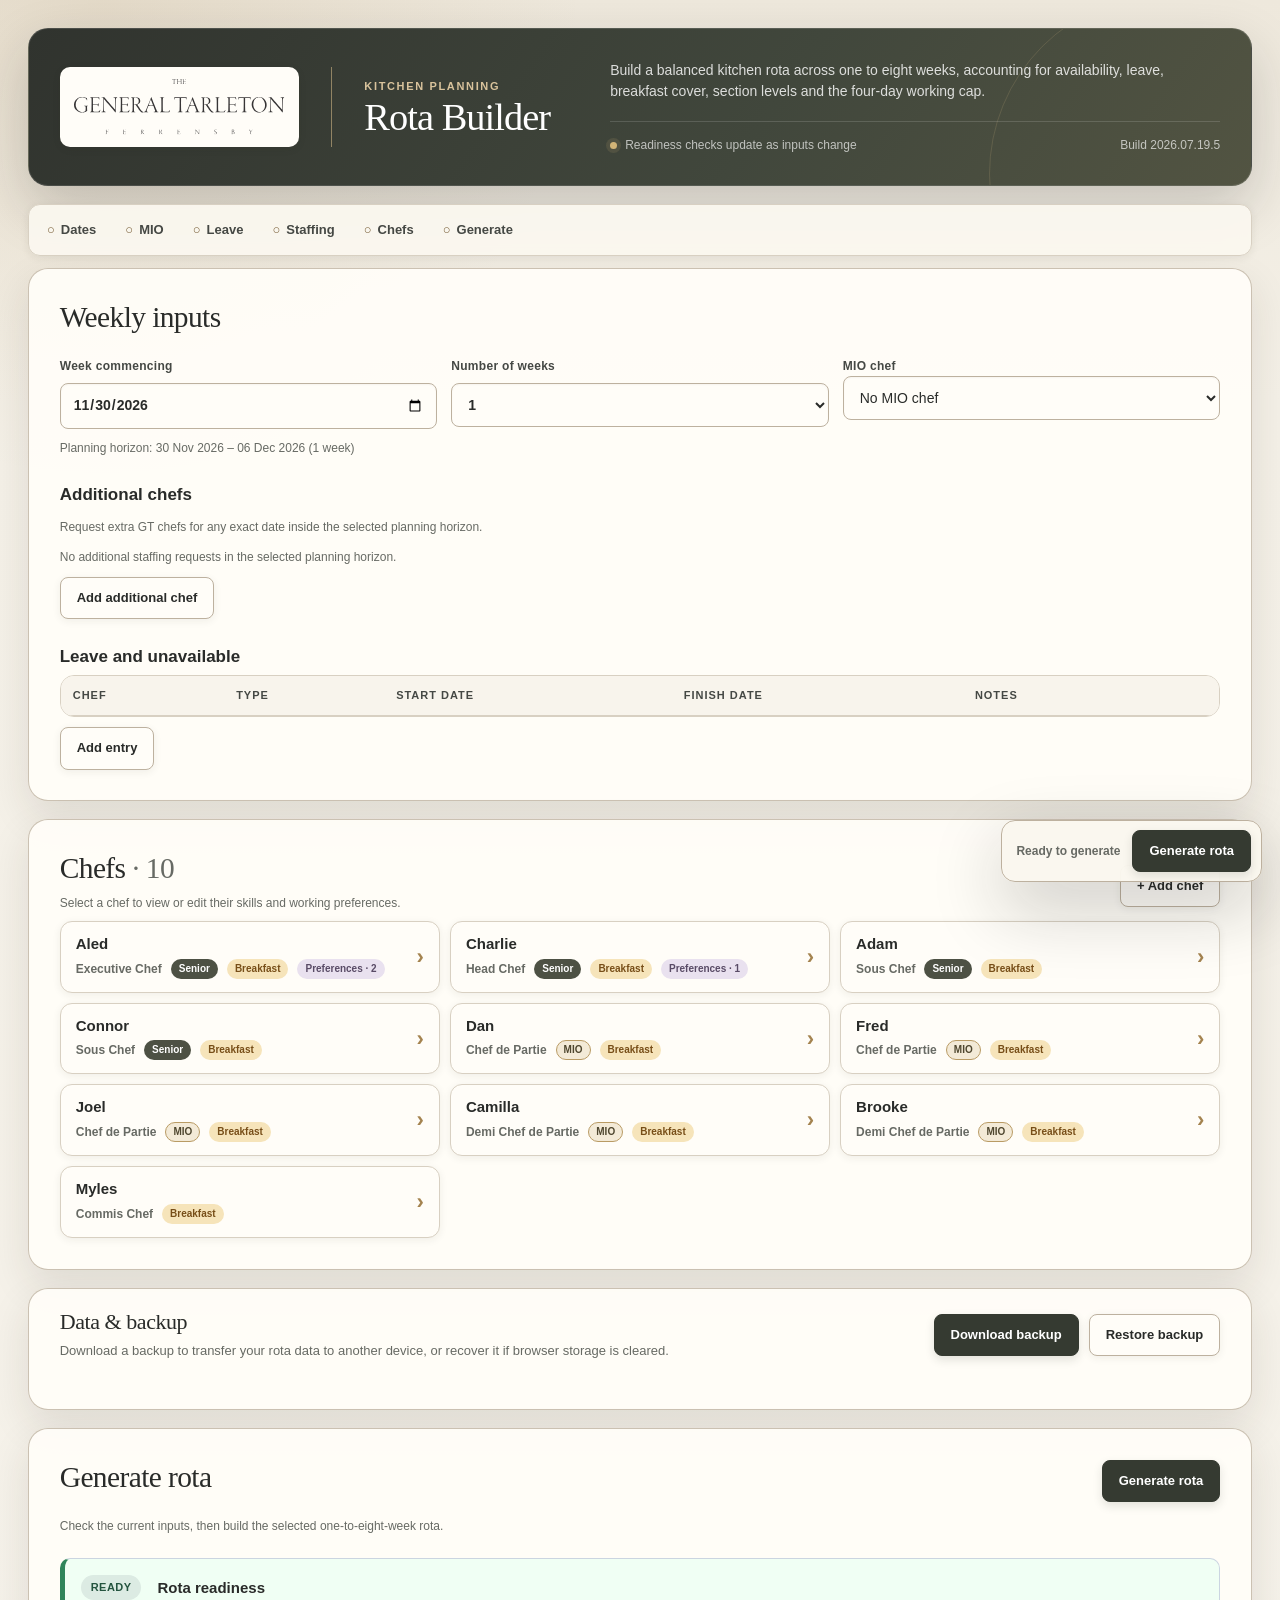
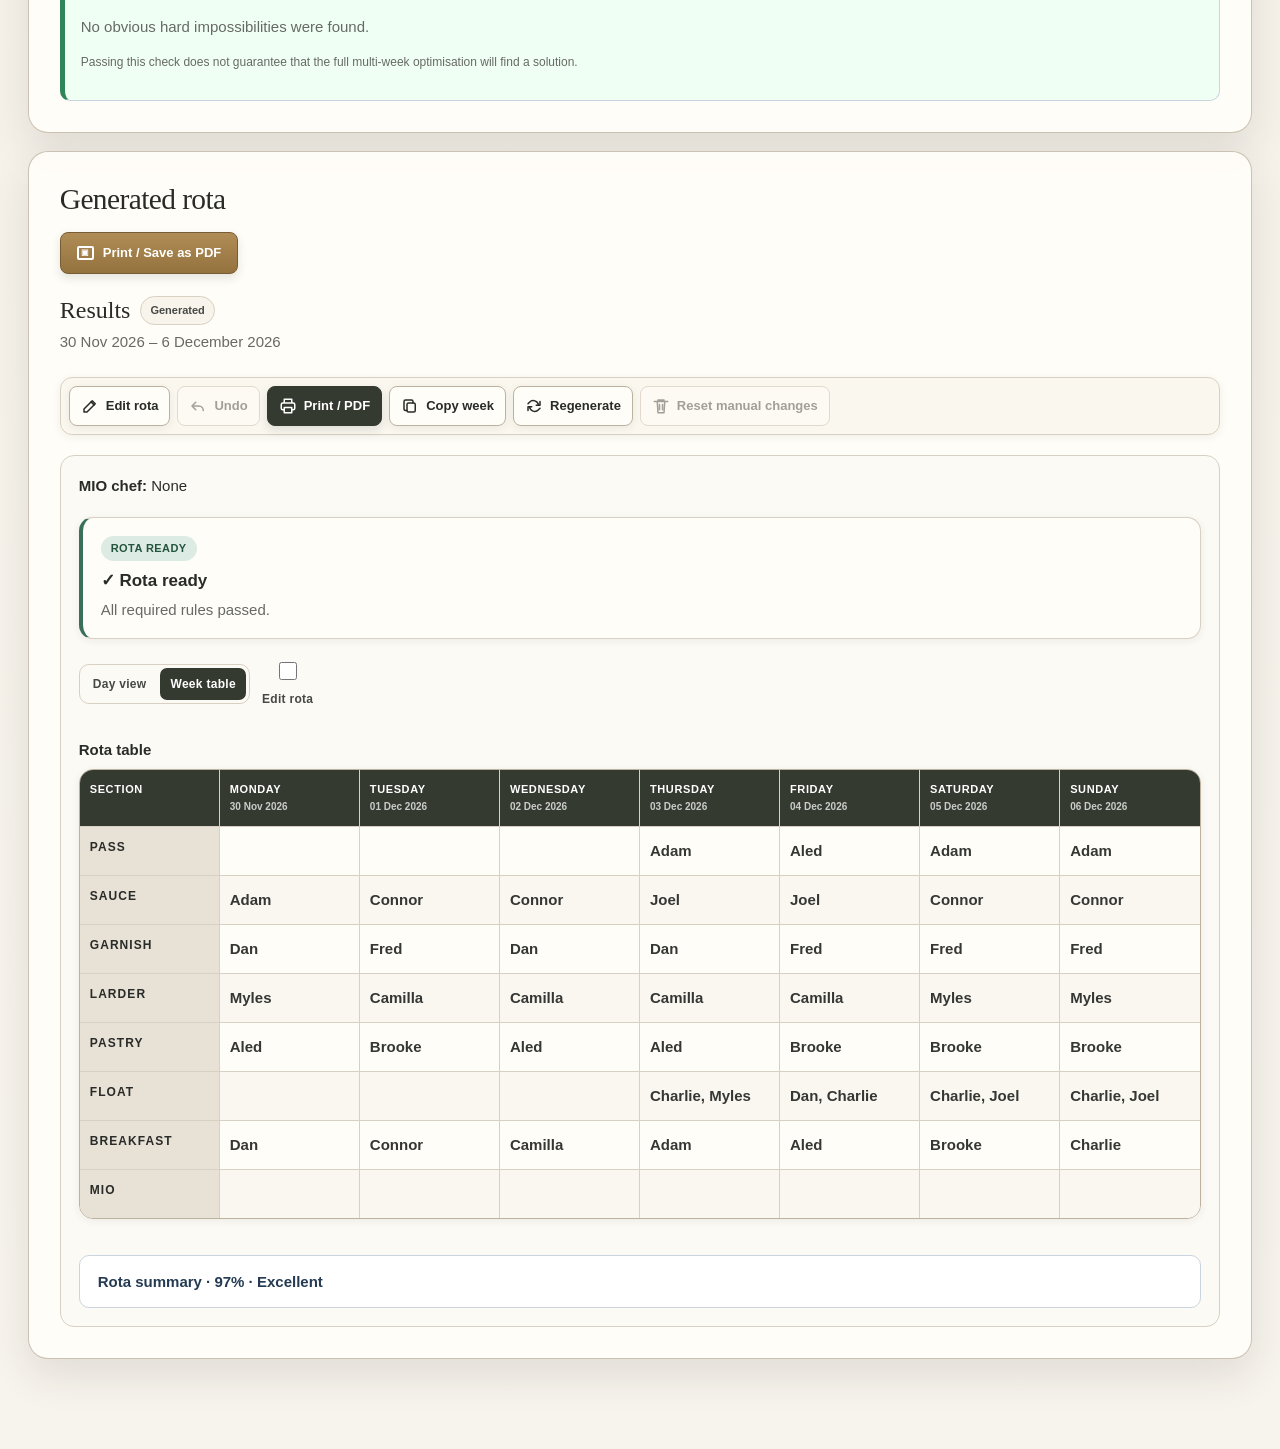
==== commit 0fc9e8f4: "Polish rota builder UI workflow" ====
--- a/index.html
+++ b/index.html
@@ -4,7 +4,7 @@
   <meta charset="utf-8" />
   <meta name="viewport" content="width=device-width, initial-scale=1" />
   <title>GT Rota Builder</title>
-  <link rel="stylesheet" href="styles.css?v=20260719t" />
+  <link rel="stylesheet" href="styles.css?v=20260719u" />
 </head>
 <body>
   <div class="wrap">
@@ -21,17 +21,21 @@
         <p>Build a balanced kitchen rota across one to eight weeks, accounting for availability, leave, breakfast cover, section levels and the four-day working cap.</p>
         <div class="controls space-between brand-meta">
           <span class="small live-indicator">Readiness checks update as inputs change</span>
-          <span class="small">Build <span id="buildVersion">2026.07.18.7</span></span>
-        </div>
-      </div>
-    </div>
-
-    <div class="panel">
+        <span class="small">Build <span id="buildVersion">2026.07.19.5</span></span>
+        </div>
+      </div>
+    </div>
+
+    <nav class="setup-nav print-hidden" aria-label="Rota setup progress">
+      <button type="button" data-setup-target="datesSetup">Dates</button><button type="button" data-setup-target="mioSetup">MIO</button><button type="button" data-setup-target="leaveSetup">Leave</button><button type="button" data-setup-target="staffingSetup">Staffing</button><button type="button" data-setup-target="chefsSetup">Chefs</button><button type="button" data-setup-target="generateSetup">Generate</button>
+    </nav>
+
+    <div class="panel" id="datesSetup" tabindex="-1">
       <h2>Weekly inputs</h2>
       <div class="grid">
         <label>Week commencing<input id="weekStart" type="date" min="2024-01-01" step="7"></label>
         <label>Number of weeks<select id="numWeeks"><option value="1">1</option><option value="2">2</option><option value="3">3</option><option value="4">4</option><option value="5">5</option><option value="6">6</option><option value="7">7</option><option value="8">8</option></select></label>
-        <div id="singleMioControl">
+        <div id="singleMioControl" data-setup-section="mioSetup">
           <label for="mioChef">MIO chef</label>
           <select id="mioChef"></select>
         </div>
@@ -39,14 +43,14 @@
       <p id="planningHorizonLabel" class="small mt-10"></p>
       <section id="weeklyMioSelectors" class="weekly-mio-section hidden" aria-labelledby="weeklyMioHeading"></section>
 
-      <h3 class="mb-6">Additional chefs</h3>
+      <h3 class="mb-6" id="staffingSetup" tabindex="-1">Additional chefs</h3>
       <p class="small mb-12">Request extra GT chefs for any exact date inside the selected planning horizon.</p>
       <div id="additionalChefList"></div>
       <div class="controls mt-10">
         <button id="addAdditionalChefBtn" class="secondary">Add additional chef</button>
       </div>
 
-      <h3 class="mb-6">Leave and unavailable</h3>
+      <h3 class="mb-6" id="leaveSetup" tabindex="-1">Leave and unavailable</h3>
       <table>
         <thead>
           <tr><th>Chef</th><th>Type</th><th>Start date</th><th>Finish date</th><th>Notes</th><th></th></tr>
@@ -58,7 +62,7 @@
       </div>
     </div>
 
-    <div class="panel">
+    <div class="panel" id="chefsSetup" tabindex="-1">
       <div class="controls space-between">
         <div>
           <h2 class="m-0">Chefs <span id="staffCountLabel" class="chef-count">· 0</span></h2>
@@ -82,7 +86,7 @@
       <p id="backupMessage" class="backup-message" role="status" aria-live="polite" aria-atomic="true"></p>
     </section>
 
-    <div class="panel generation-panel">
+    <div class="panel generation-panel" id="generateSetup" tabindex="-1">
       <div class="generation-heading">
         <div>
           <h2>Generate rota</h2>
@@ -91,6 +95,7 @@
         <button id="generateRotaBtn" type="button">Generate rota</button>
       </div>
       <div id="readiness" aria-live="polite" aria-atomic="true"></div>
+      <div id="generationProgress" class="generation-progress hidden" role="status" aria-live="polite" aria-atomic="true"></div>
     </div>
 
     <div class="panel">
@@ -106,6 +111,8 @@
       <div id="manualEditLive" class="visually-hidden" role="status" aria-live="polite" aria-atomic="true"></div>
     </div>
   </div>
+
+  <div id="stickyGenerate" class="sticky-generate print-hidden" aria-label="Generate rota controls"><span id="stickyGenerateReadiness">Checking setup…</span><button type="button" data-sticky-generate>Generate rota</button></div>
 
   <div id="chefModal" class="modal" role="dialog" aria-modal="true" aria-labelledby="chefModalTitle" aria-describedby="chefModalDescription" aria-hidden="true">
     <div class="modal-card chef-modal-card">
@@ -219,6 +226,6 @@
     </div>
   </div>
 
-  <script type="module" src="js/app.js?v=20260719t"></script>
+  <script type="module" src="js/app.js?v=20260719u"></script>
 </body>
 </html>
--- a/styles.css
+++ b/styles.css
@@ -245,6 +245,42 @@
 .technical-block { margin-top: 12px; }
 .technical-block h5 { margin: 0 0 8px; }
 .print-hidden { display: initial; }
+.ui-icon { width:18px; height:18px; flex:0 0 auto; }
+.icon-button { display:inline-grid; place-items:center; width:44px; padding:0; }
+.setup-nav { position:sticky; z-index:12; top:8px; display:flex; gap:5px; margin:0 0 12px; padding:6px; overflow-x:auto; border:1px solid var(--line); border-radius:12px; background:rgba(250,247,239,.96); box-shadow:var(--shadow-sm); backdrop-filter:blur(8px); }
+.setup-nav button { min-height:38px; padding:7px 11px; color:var(--ink-soft); border-color:transparent; background:transparent; box-shadow:none; white-space:nowrap; }
+.setup-nav button::before { content:'○'; margin-right:6px; color:var(--brass-dark); }
+.generation-progress { display:grid; gap:8px; margin-top:14px; padding:13px; border:1px solid var(--line); border-radius:10px; background:var(--paper); animation:fade-in .18s ease; }
+.generation-progress-head { display:flex; justify-content:space-between; gap:12px; }
+.generation-progress progress { width:100%; accent-color:var(--olive); }
+.generation-progress p { min-height:1em; margin:0; font-size:12px; }
+.sticky-generate { position:fixed; z-index:18; right:max(18px,env(safe-area-inset-right)); bottom:max(18px,env(safe-area-inset-bottom)); display:flex; align-items:center; gap:12px; padding:9px 10px 9px 14px; border:1px solid var(--line-strong); border-radius:14px; background:rgba(250,247,239,.97); box-shadow:var(--shadow-lg); }
+.sticky-generate span { color:var(--muted); font-size:12px; font-weight:750; }
+.results-title-row { display:flex; align-items:center; flex-wrap:wrap; gap:10px; }
+.lifecycle-badge { display:inline-flex; align-items:center; gap:5px; padding:5px 9px; border:1px solid var(--line); border-radius:999px; background:var(--paper-muted); color:var(--ink-soft); font-size:11px; font-weight:800; }
+.lifecycle-manually-adjusted { border-color:var(--brass); background:#fff8e8; }
+.lifecycle-published { color:#24543f; border-color:#8ab59a; background:#edf8f1; }
+.results-toolbar { position:sticky; z-index:14; top:66px; display:flex; align-items:center; gap:7px; padding:8px; border:1px solid var(--line); border-radius:12px; background:rgba(250,247,239,.97); box-shadow:var(--shadow-sm); backdrop-filter:blur(8px); }
+.results-toolbar button { display:inline-flex; align-items:center; justify-content:center; gap:7px; min-height:40px; padding:8px 11px; }
+.toolbar-more { position:relative; margin-left:auto; }
+.toolbar-more > button { display:none; }
+.toolbar-more-menu { position:absolute; z-index:30; top:calc(100% + 7px); right:0; width:220px; padding:6px; border:1px solid var(--line); border-radius:10px; background:var(--paper); box-shadow:var(--shadow-lg); }
+.toolbar-more-menu button { width:100%; justify-content:flex-start; color:var(--ink); border-color:transparent; background:transparent; box-shadow:none; }
+.chef-selector-filters { display:grid; gap:8px; margin-top:10px; }
+.search-field { position:relative; display:flex; align-items:center; }
+.search-field .ui-icon { position:absolute; left:11px; pointer-events:none; }
+.search-field input { padding-left:38px; }
+.filter-tabs { display:flex; gap:6px; overflow-x:auto; }
+.filter-tabs button { min-height:38px; padding:7px 12px; white-space:nowrap; }
+.filter-tabs button.active { color:#fff; border-color:var(--olive-dark); background:var(--olive-dark); }
+.chef-option-group { display:grid; gap:6px; }
+.chef-option-group h4 { position:sticky; z-index:2; top:0; margin:7px 0 0; padding:7px 2px 5px; background:var(--paper); color:var(--ink-soft); font-size:11px; letter-spacing:.07em; text-transform:uppercase; }
+.chef-option-group h4 span { color:var(--muted); }
+.chef-selector-option.filter-pinned::after { content:'Pinned because this is the current assignment'; display:block; padding:0 12px 9px; color:var(--brass-dark); font-size:11px; font-weight:750; }
+.chef-filter-empty { padding:18px; text-align:center; }
+.reset-confirmation .chef-selector-actions { justify-content:flex-end; }
+.clipboard-fallback { position:fixed; left:-9999px; }
+@keyframes fade-in { from { opacity:0; transform:translateY(4px); } to { opacity:1; transform:none; } }
 
 .week-tabs { display: flex; flex-wrap: wrap; gap: 7px; padding: 5px; border: 1px solid var(--line); border-radius: 12px; background: #eee8dd; }
 .week-tab { min-height: 38px; color: var(--ink-soft); border-color: transparent; background: transparent; box-shadow: none; }
@@ -322,13 +358,27 @@
 .assignment-static { display:block; min-height:48px; padding:11px 32px 11px 10px; }
 .manual-dot { margin-left:6px; color:var(--brass-dark); font-size:18px; line-height:0; }
 .chef-selector-backdrop { position:fixed; inset:0; z-index:30; background:rgba(25,27,23,.5); }
-.chef-selector { position:fixed; z-index:31; top:50%; left:50%; display:flex; flex-direction:column; width:min(460px,calc(100vw - 32px)); max-height:min(680px,calc(100vh - 32px)); overflow:hidden; transform:translate(-50%,-50%); padding:18px; border:1px solid var(--line-strong); border-radius:var(--radius-md); background:var(--paper); box-shadow:0 24px 70px rgba(0,0,0,.3); }
+.chef-selector { position:fixed; z-index:31; top:50%; left:50%; display:flex; flex-direction:column; width:min(580px,calc(100vw - 32px)); max-height:min(760px,calc(100vh - 32px)); overflow:hidden; transform:translate(-50%,-50%); padding:18px; border:1px solid var(--line-strong); border-radius:var(--radius-md); background:var(--paper); box-shadow:0 24px 70px rgba(0,0,0,.3); }
 .chef-selector-head { display:flex; justify-content:space-between; gap:12px; }
 .chef-selector-head h3,.chef-selector-head p { margin:0 0 6px; }
 .chef-selector-options { display:grid; gap:6px; margin:14px 0; overflow-y:auto; padding-right:4px; }
-.chef-selector-option { display:flex; align-items:flex-start; justify-content:space-between; gap:14px; width:100%; padding:10px 12px; border:1px solid var(--line); background:#fff; color:var(--ink); text-align:left; }
-.chef-selector-option small { color:var(--warn); text-align:right; }
+.chef-selector-option { width:100%; border:1px solid var(--line); background:#fff; color:var(--ink); text-align:left; }
+.chef-option-select { display:flex; align-items:flex-start; justify-content:space-between; gap:14px; width:100%; padding:10px 12px 7px; border:0; background:transparent; color:inherit; text-align:left; }
+.chef-selector-option small { color:var(--muted); }
 .chef-selector-option.current { border-color:var(--brass); }
+.chef-selector-option.strong { border-left:4px solid #35784b; }
+.chef-selector-option.acceptable { border-left:4px solid #828044; }
+.chef-selector-option.exception { border-left:4px solid #b14d42; background:#fffafa; }
+.chef-option-main { display:grid; min-width:0; gap:4px; }
+.chef-option-title { display:flex; align-items:center; flex-wrap:wrap; gap:7px; }
+.chef-option-title em { padding:2px 6px; border-radius:999px; background:var(--section-surface); color:var(--ink-soft); font-size:10px; font-style:normal; font-weight:800; text-transform:uppercase; letter-spacing:.03em; }
+.chef-option-score { display:grid; flex:0 0 82px; justify-items:end; color:var(--ink); }
+.chef-option-score strong { font-size:20px; line-height:1; }
+.chef-option-score small { margin-top:4px; text-align:right; }
+.chef-selector-option details { margin:0 12px 9px; font-size:12px; }
+.chef-selector-option details summary { color:var(--ink-soft); cursor:pointer; font-weight:750; }
+.chef-selector-option details ul { display:grid; gap:3px; margin:7px 0 0; padding:0; list-style:none; }
+.chef-selector-option details li { display:flex; justify-content:space-between; gap:16px; }
 .chef-selector-actions { display:flex; justify-content:space-between; gap:8px; }
 .conflict-selector { gap:14px; }
 .conflict-selector .eyebrow { margin:0 0 4px; color:var(--muted); font-size:12px; font-weight:800; text-transform:uppercase; letter-spacing:.04em; }
@@ -473,6 +523,13 @@
   .weekly-mio-table tr { margin-bottom: 10px; padding: 10px; border: 1px solid var(--line); border-radius: 12px; background: var(--paper); }
   .weekly-mio-table th, .weekly-mio-table td { padding: 5px 0; border: 0; text-transform: none; letter-spacing: normal; }
   .weekly-mio-table th::before, .weekly-mio-table td::before { content: attr(data-label); display: block; margin-bottom: 4px; color: var(--muted); font-size: 10px; font-weight: 800; letter-spacing: .06em; text-transform: uppercase; }
+  .sticky-generate { right:0; bottom:0; left:0; justify-content:space-between; padding:10px max(12px,env(safe-area-inset-right)) max(10px,env(safe-area-inset-bottom)) max(12px,env(safe-area-inset-left)); border-right:0; border-bottom:0; border-left:0; border-radius:14px 14px 0 0; }
+  .results-toolbar { top:0; margin-inline:-5px; overflow:visible; }
+  .results-toolbar .toolbar-secondary { display:none; }
+  .toolbar-more > button { display:inline-flex; }
+  .results-toolbar button span { font-size:11px; }
+  .undo-toast { bottom:calc(76px + env(safe-area-inset-bottom)); }
+  .chef-selector { width:calc(100vw - 16px); max-height:calc(100dvh - 24px); padding:14px; }
 }
 
 @media (prefers-reduced-motion: reduce) {
@@ -485,7 +542,7 @@
   .wrap { width: 100%; max-width: none; padding: 0; }
   .panel { display: none; margin: 0; padding: 0; border: 0; border-radius: 0; background: #fff; box-shadow: none; }
   .panel:last-of-type { display: block; }
-  .panel:last-of-type > h2, .print-action, .print-hidden, .technical-details, .status-card, .week-checks, .results-header, .week-mio-summary, .section-note, .chef-hours-table, .fairness-table { display: none !important; }
+  .panel:last-of-type > h2, .print-action, .print-hidden, .technical-details, .status-card, .week-checks, .results-header, .week-mio-summary, .section-note, .chef-hours-table, .fairness-table, .results-toolbar, .setup-nav, .sticky-generate, .chef-selector, .chef-selector-backdrop { display: none !important; }
   .results-layout, .week-panels, .week-panel, .results-section { display: grid; gap: 4mm; }
   .week-panels .week-panel.hidden { display: grid; }
   .week-panel { break-after: page; page-break-after: always; padding: 0; border: 0; background: #fff; }
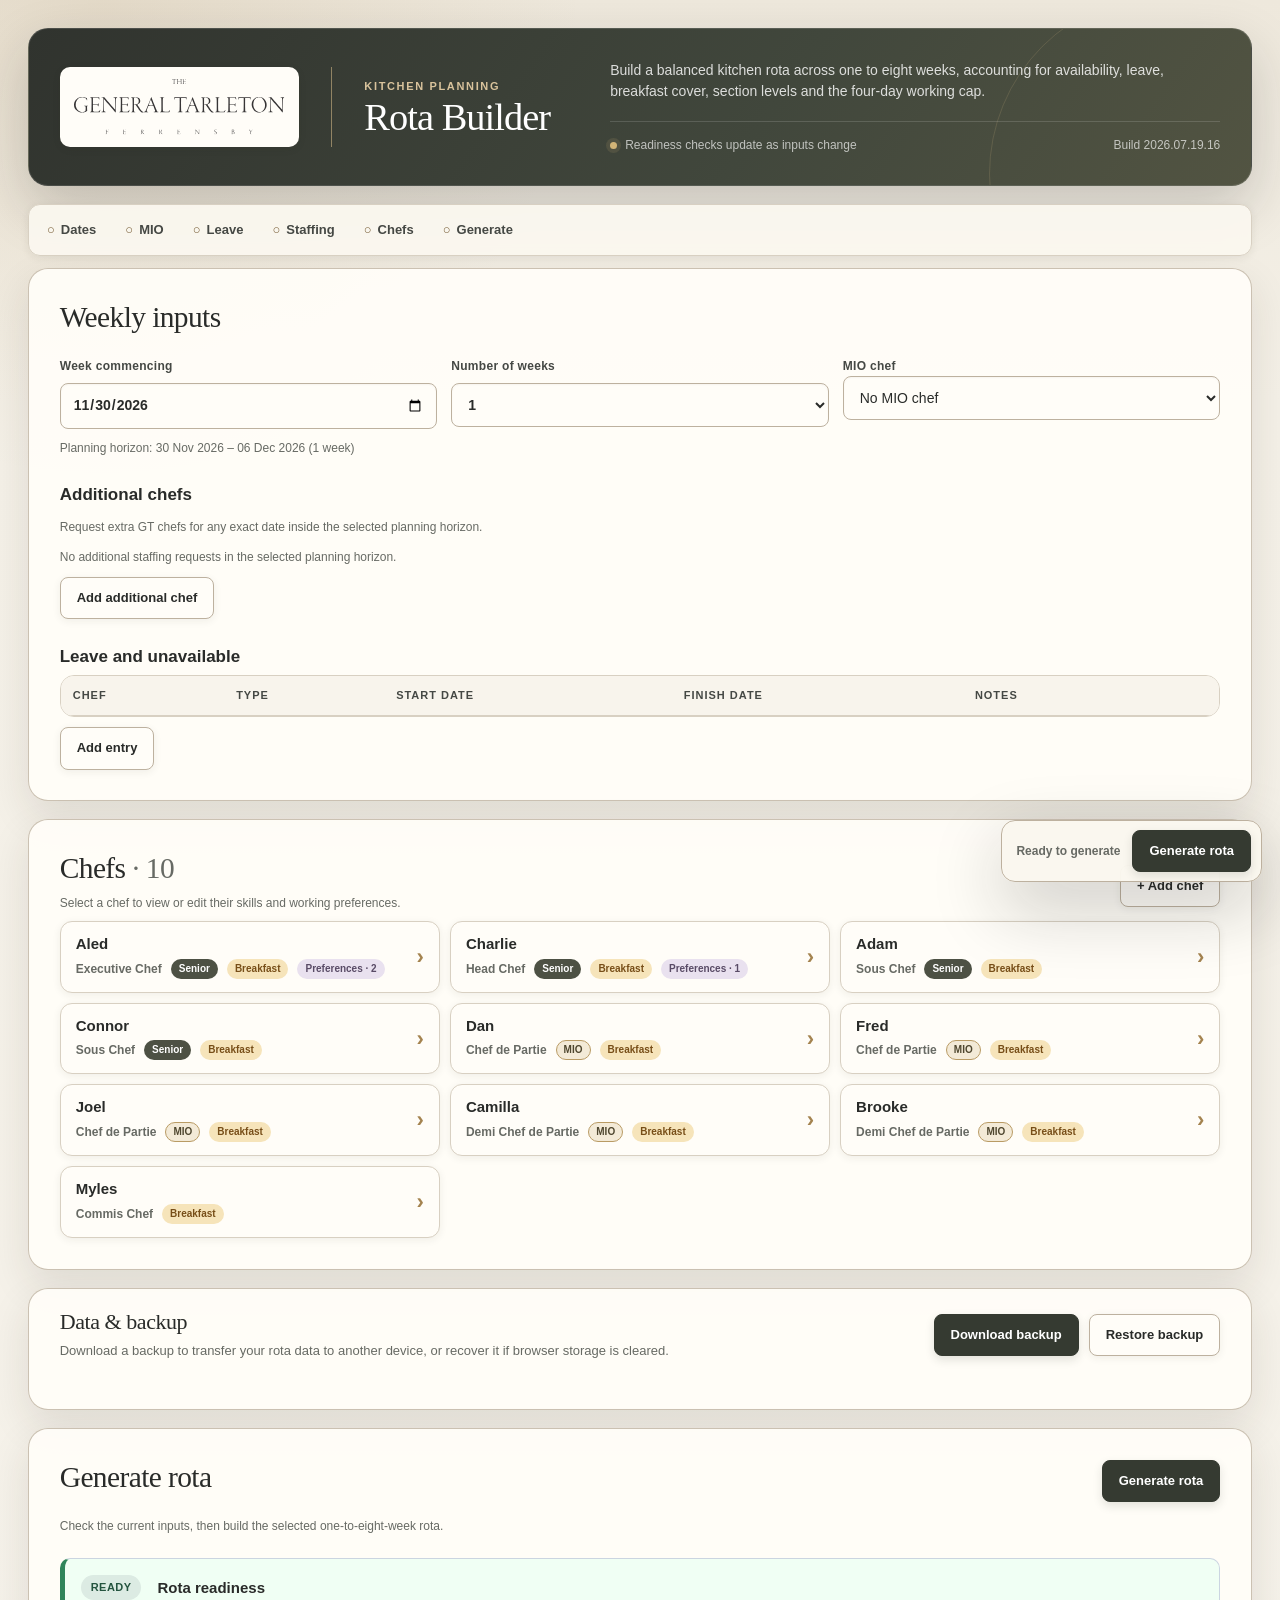
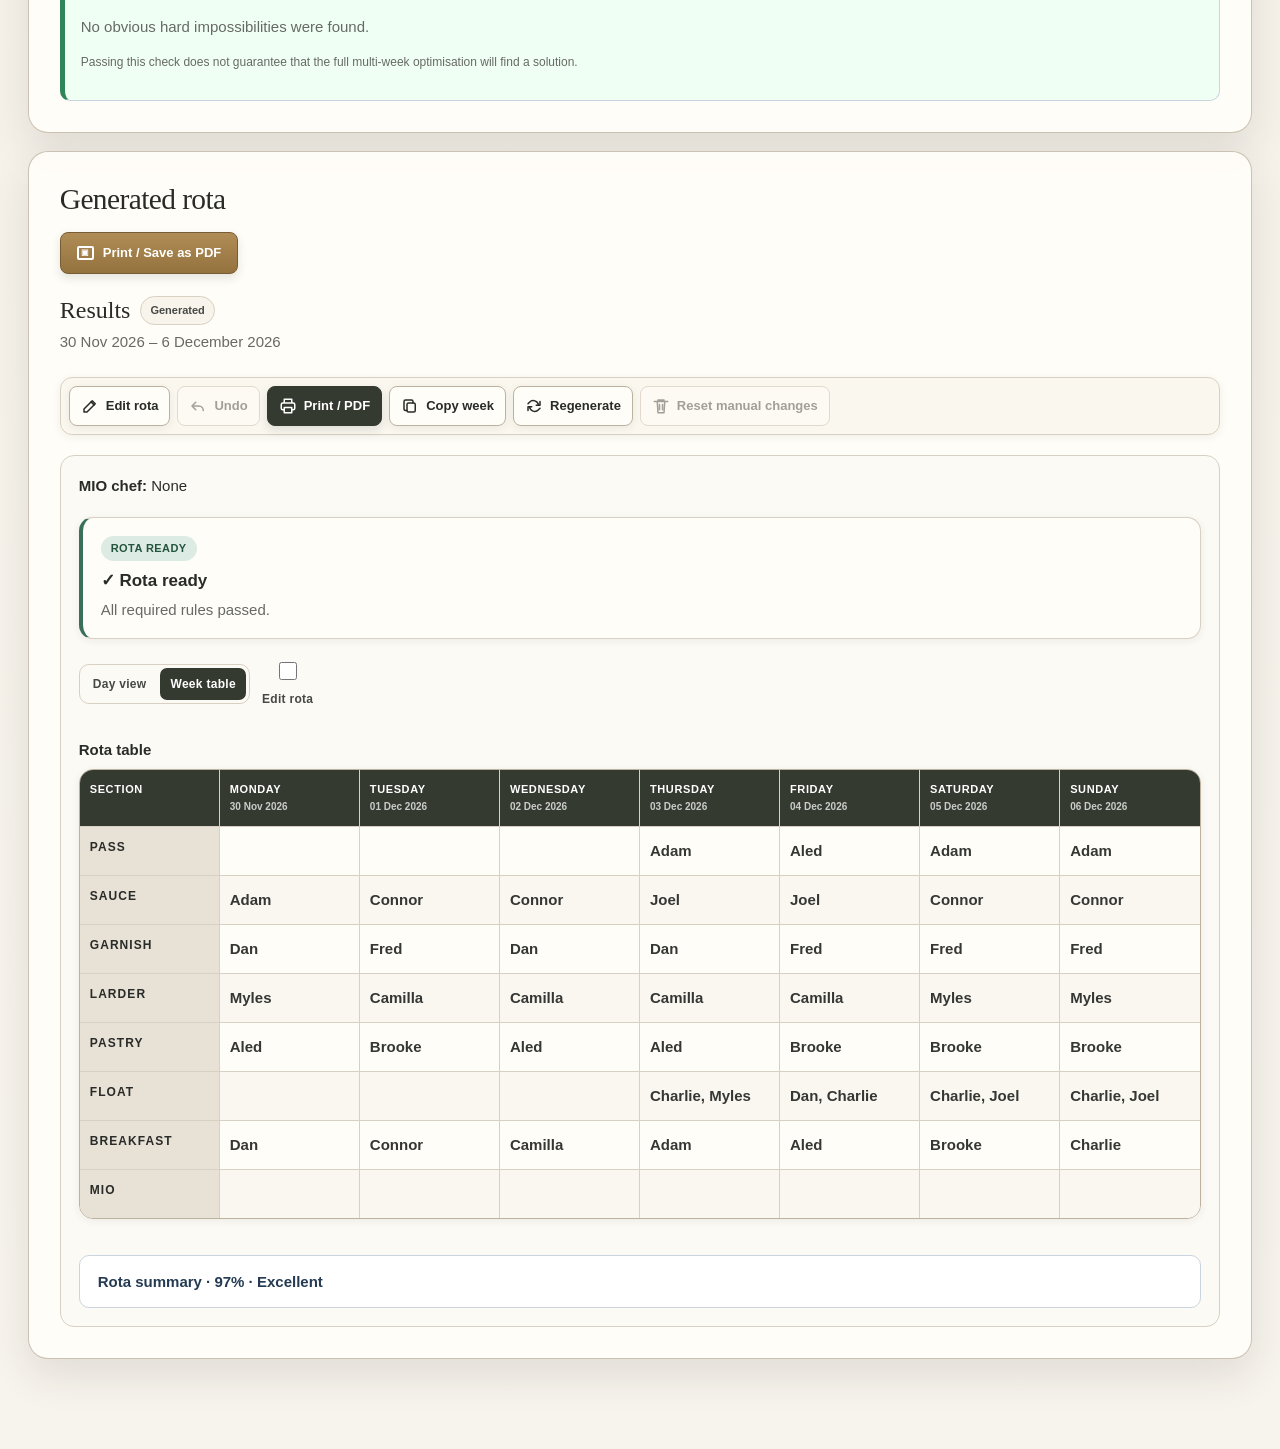
==== commit 06b441f8: "Fix Float spillover assignment and scoring" ====
--- a/index.html
+++ b/index.html
@@ -4,7 +4,7 @@
   <meta charset="utf-8" />
   <meta name="viewport" content="width=device-width, initial-scale=1" />
   <title>GT Rota Builder</title>
-  <link rel="stylesheet" href="styles.css?v=20260719u" />
+  <link rel="stylesheet" href="styles.css?v=20260719zf" />
 </head>
 <body>
   <div class="wrap">
@@ -21,7 +21,7 @@
         <p>Build a balanced kitchen rota across one to eight weeks, accounting for availability, leave, breakfast cover, section levels and the four-day working cap.</p>
         <div class="controls space-between brand-meta">
           <span class="small live-indicator">Readiness checks update as inputs change</span>
-        <span class="small">Build <span id="buildVersion">2026.07.19.5</span></span>
+        <span class="small">Build <span id="buildVersion">2026.07.19.16</span></span>
         </div>
       </div>
     </div>
@@ -226,6 +226,6 @@
     </div>
   </div>
 
-  <script type="module" src="js/app.js?v=20260719u"></script>
+  <script type="module" src="js/app.js?v=20260719zf"></script>
 </body>
 </html>
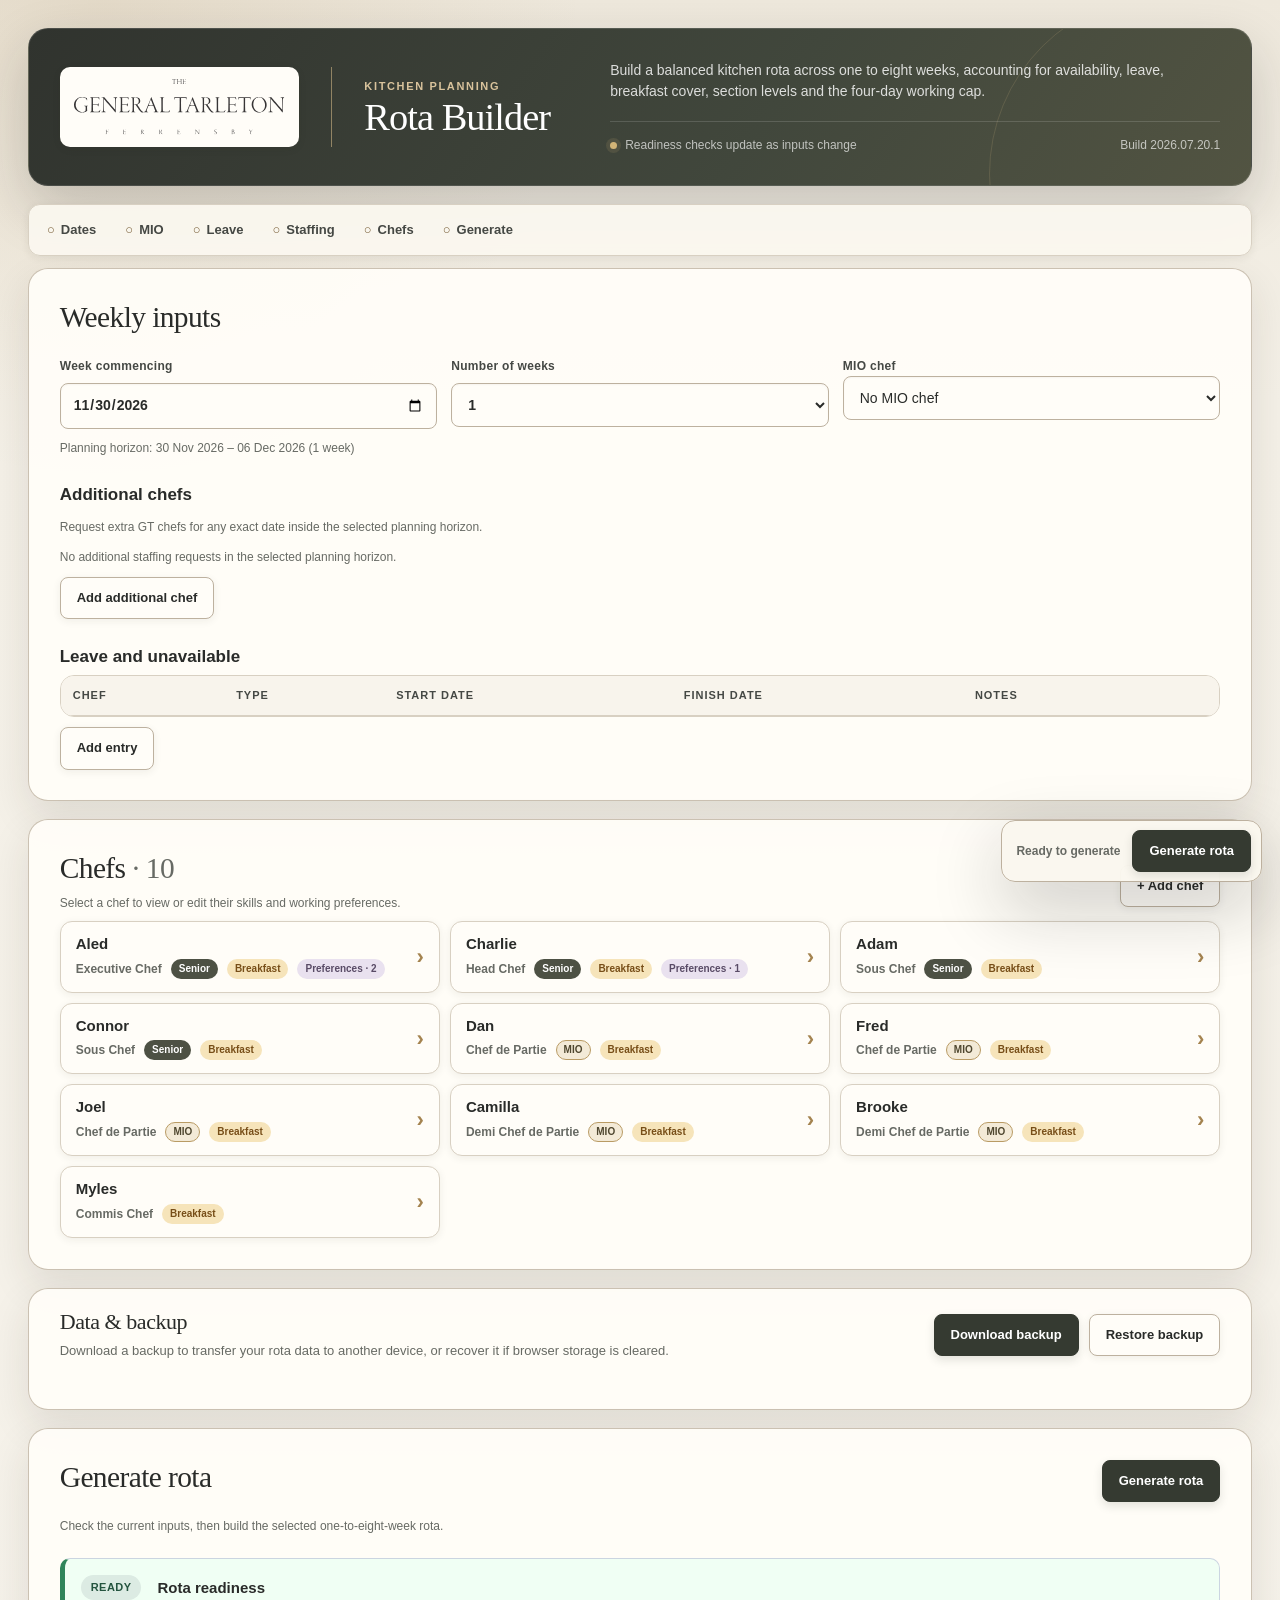
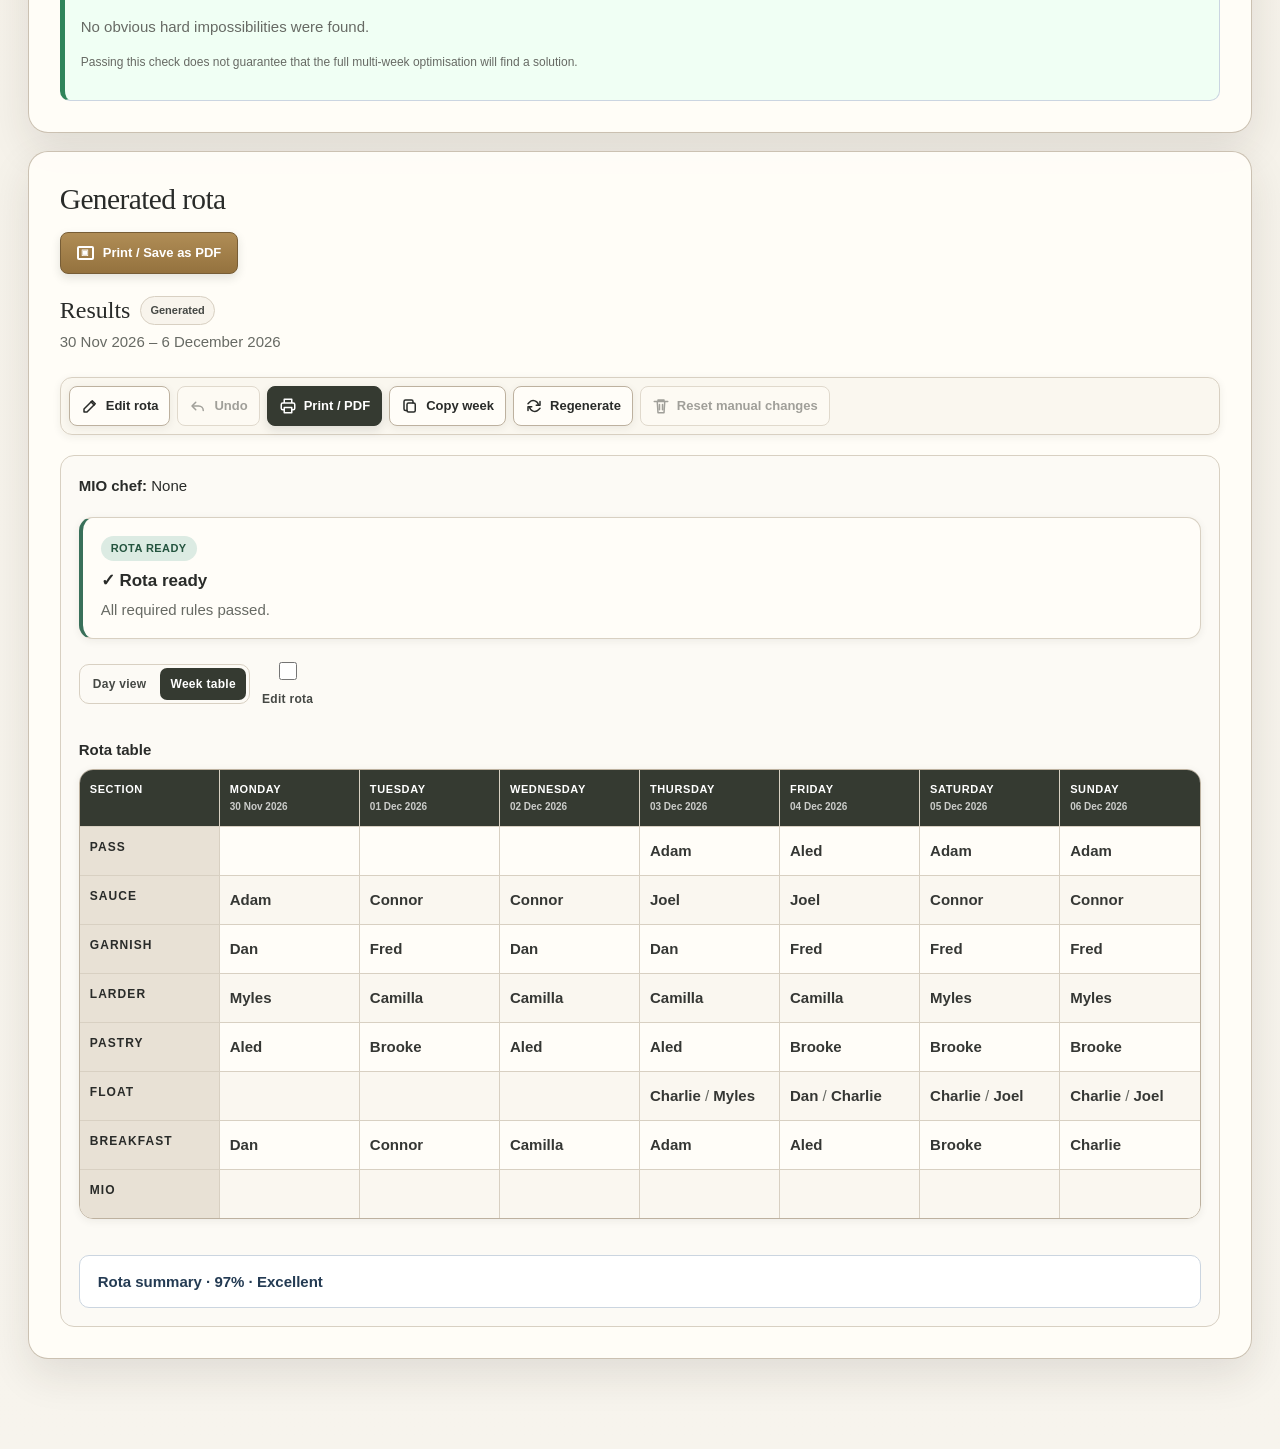
==== commit 7e21fd8a: "Implement Chef Presence weekly hover system" ====
--- a/index.html
+++ b/index.html
@@ -4,7 +4,7 @@
   <meta charset="utf-8" />
   <meta name="viewport" content="width=device-width, initial-scale=1" />
   <title>GT Rota Builder</title>
-  <link rel="stylesheet" href="styles.css?v=20260719zf" />
+  <link rel="stylesheet" href="styles.css?v=20260720cp" />
 </head>
 <body>
   <div class="wrap">
@@ -21,7 +21,7 @@
         <p>Build a balanced kitchen rota across one to eight weeks, accounting for availability, leave, breakfast cover, section levels and the four-day working cap.</p>
         <div class="controls space-between brand-meta">
           <span class="small live-indicator">Readiness checks update as inputs change</span>
-        <span class="small">Build <span id="buildVersion">2026.07.19.16</span></span>
+        <span class="small">Build <span id="buildVersion">2026.07.20.1</span></span>
         </div>
       </div>
     </div>
@@ -226,6 +226,6 @@
     </div>
   </div>
 
-  <script type="module" src="js/app.js?v=20260719zf"></script>
+  <script type="module" src="js/app.js?v=20260720cp"></script>
 </body>
 </html>
--- a/styles.css
+++ b/styles.css
@@ -337,6 +337,35 @@
 .assignment-button { width:100%; min-height:48px; padding:11px 10px; border:0; border-radius:0; background:transparent; color:inherit; text-align:left; font:inherit; box-shadow:none; }
 .assignment-button:hover { background:rgba(166,136,84,.12); }
 .assignment-button:focus-visible { position:relative; z-index:2; outline:3px solid rgba(187,139,67,.55); outline-offset:-3px; }
+.chef-presence-name { position:relative; z-index:3; display:inline; border-radius:4px; outline:0 solid transparent; outline-offset:1px; cursor:pointer; transition:background-color 170ms ease,box-shadow 170ms ease,color 170ms ease,opacity 170ms ease; }
+.chef-presence-name:focus-visible { outline:2px solid var(--brass-dark); background:rgba(255,255,255,.72); }
+.assignment-separator { color:var(--muted); font-weight:500; }
+.chef-presence-active [data-rota-cell] { transition:background-color 170ms ease,box-shadow 170ms ease; }
+.chef-presence-active .chef-presence-match[data-rota-cell]::after { content:""; position:absolute; z-index:2; inset:3px; border:2px solid rgba(133,98,43,.82); border-radius:5px; background:rgba(224,192,129,.12); box-shadow:0 0 0 1px rgba(255,255,255,.65),0 0 12px rgba(154,112,47,.19); pointer-events:none; }
+.chef-presence-active .chef-presence-match.chef-presence-name { padding:1px 2px; background:rgba(222,186,116,.24); color:var(--ink); box-shadow:inset 0 -2px 0 rgba(133,98,43,.55); }
+.chef-presence-active .chef-presence-origin { background:rgba(207,165,84,.38) !important; box-shadow:inset 0 0 0 1px rgba(112,79,28,.78),0 1px 6px rgba(112,79,28,.2) !important; }
+.chef-presence-active .chef-presence-muted .assignment-button > span:first-child,
+.chef-presence-active .chef-presence-muted > .assignment-static,
+.chef-presence-active .chef-presence-muted.day-rota-assignment > .assignment-button > span:first-child { opacity:.68; }
+.chef-presence-active .rota-assignment-cell.hard-rule-affected::after { inset:5px; border-width:1px; }
+.chef-presence-active [data-rota-day-header] { transition:background-color 170ms ease,box-shadow 170ms ease,color 170ms ease; }
+.chef-presence-active [data-rota-day-header][data-presence-status="working"] { background:#535b43; box-shadow:inset 0 -4px 0 #d5b36e; }
+.chef-presence-active [data-rota-day-header][data-presence-status="leave"] { background:#526957; box-shadow:inset 0 -4px 0 #99c4a3; }
+.chef-presence-active [data-rota-day-header][data-presence-status="unavailable"] { background:#74603d; box-shadow:inset 0 -4px 0 #ddb86e; }
+.chef-presence-active [data-rota-day-header][data-presence-status="rest"] { color:rgba(255,255,255,.76); background:#555953; }
+.chef-presence-status { position:absolute; z-index:3; top:50%; left:50%; display:inline-flex; align-items:center; gap:4px; width:max-content; max-width:calc(100% - 8px); padding:4px 7px; transform:translate(-50%,-50%); border:1px solid transparent; border-radius:999px; font-size:10px; font-weight:800; line-height:1.1; white-space:nowrap; pointer-events:none; animation:chef-presence-fade 170ms ease both; }
+.chef-presence-status svg { flex:0 0 13px; width:13px; height:13px; fill:none; stroke:currentColor; stroke-width:1.8; stroke-linecap:round; stroke-linejoin:round; }
+.chef-presence-status-leave { border-color:#a9cbb0; background:#edf7ef; color:#345b3d; }
+.chef-presence-status-unavailable { border-color:#dfc487; background:#fff7e5; color:#76571d; }
+.chef-presence-status-rest { border-color:#d2d4cf; background:#f3f4f1; color:#5d625a; }
+.chef-presence-status-fallback { top:auto; bottom:3px; padding:2px 4px; transform:translateX(-50%); border:0; background:rgba(255,255,255,.92); font-size:8px; }
+.chef-presence-status-fallback svg { width:10px; height:10px; flex-basis:10px; }
+.day-rota-view > h4 { position:relative; }
+.chef-presence-status-inline { position:relative; top:auto; left:auto; margin-left:8px; transform:none; vertical-align:middle; }
+.chef-presence-card { position:fixed; z-index:75; display:grid; gap:4px; width:max-content; max-width:min(230px,calc(100vw - 20px)); padding:11px 13px; border:1px solid rgba(112,96,67,.25); border-radius:12px; background:rgba(255,255,252,.98); color:var(--ink); font-size:12px; line-height:1.25; box-shadow:0 12px 30px rgba(35,37,31,.18); pointer-events:none; animation:chef-presence-fade 170ms ease both; }
+.chef-presence-card strong { margin-bottom:3px; color:var(--olive-dark); font-size:15px; }
+.chef-presence-card span { color:var(--ink-soft); }
+@keyframes chef-presence-fade { from { opacity:0; } to { opacity:1; } }
 .manually-edited { box-shadow:inset 0 0 0 2px var(--brass); }
 .rota-assignment-cell.hard-rule-affected { box-shadow:inset 0 0 0 3px var(--bad); background:#fff0ed !important; }
 .rota-assignment-cell.hard-rule-affected .assignment-button { color:#7d2118; }
@@ -542,7 +571,7 @@
   .wrap { width: 100%; max-width: none; padding: 0; }
   .panel { display: none; margin: 0; padding: 0; border: 0; border-radius: 0; background: #fff; box-shadow: none; }
   .panel:last-of-type { display: block; }
-  .panel:last-of-type > h2, .print-action, .print-hidden, .technical-details, .status-card, .week-checks, .results-header, .week-mio-summary, .section-note, .chef-hours-table, .fairness-table, .results-toolbar, .setup-nav, .sticky-generate, .chef-selector, .chef-selector-backdrop { display: none !important; }
+  .panel:last-of-type > h2, .print-action, .print-hidden, .technical-details, .status-card, .week-checks, .results-header, .week-mio-summary, .section-note, .chef-hours-table, .fairness-table, .results-toolbar, .setup-nav, .sticky-generate, .chef-selector, .chef-selector-backdrop, .chef-presence-card, .chef-presence-status { display: none !important; }
   .results-layout, .week-panels, .week-panel, .results-section { display: grid; gap: 4mm; }
   .week-panels .week-panel.hidden { display: grid; }
   .week-panel { break-after: page; page-break-after: always; padding: 0; border: 0; background: #fff; }
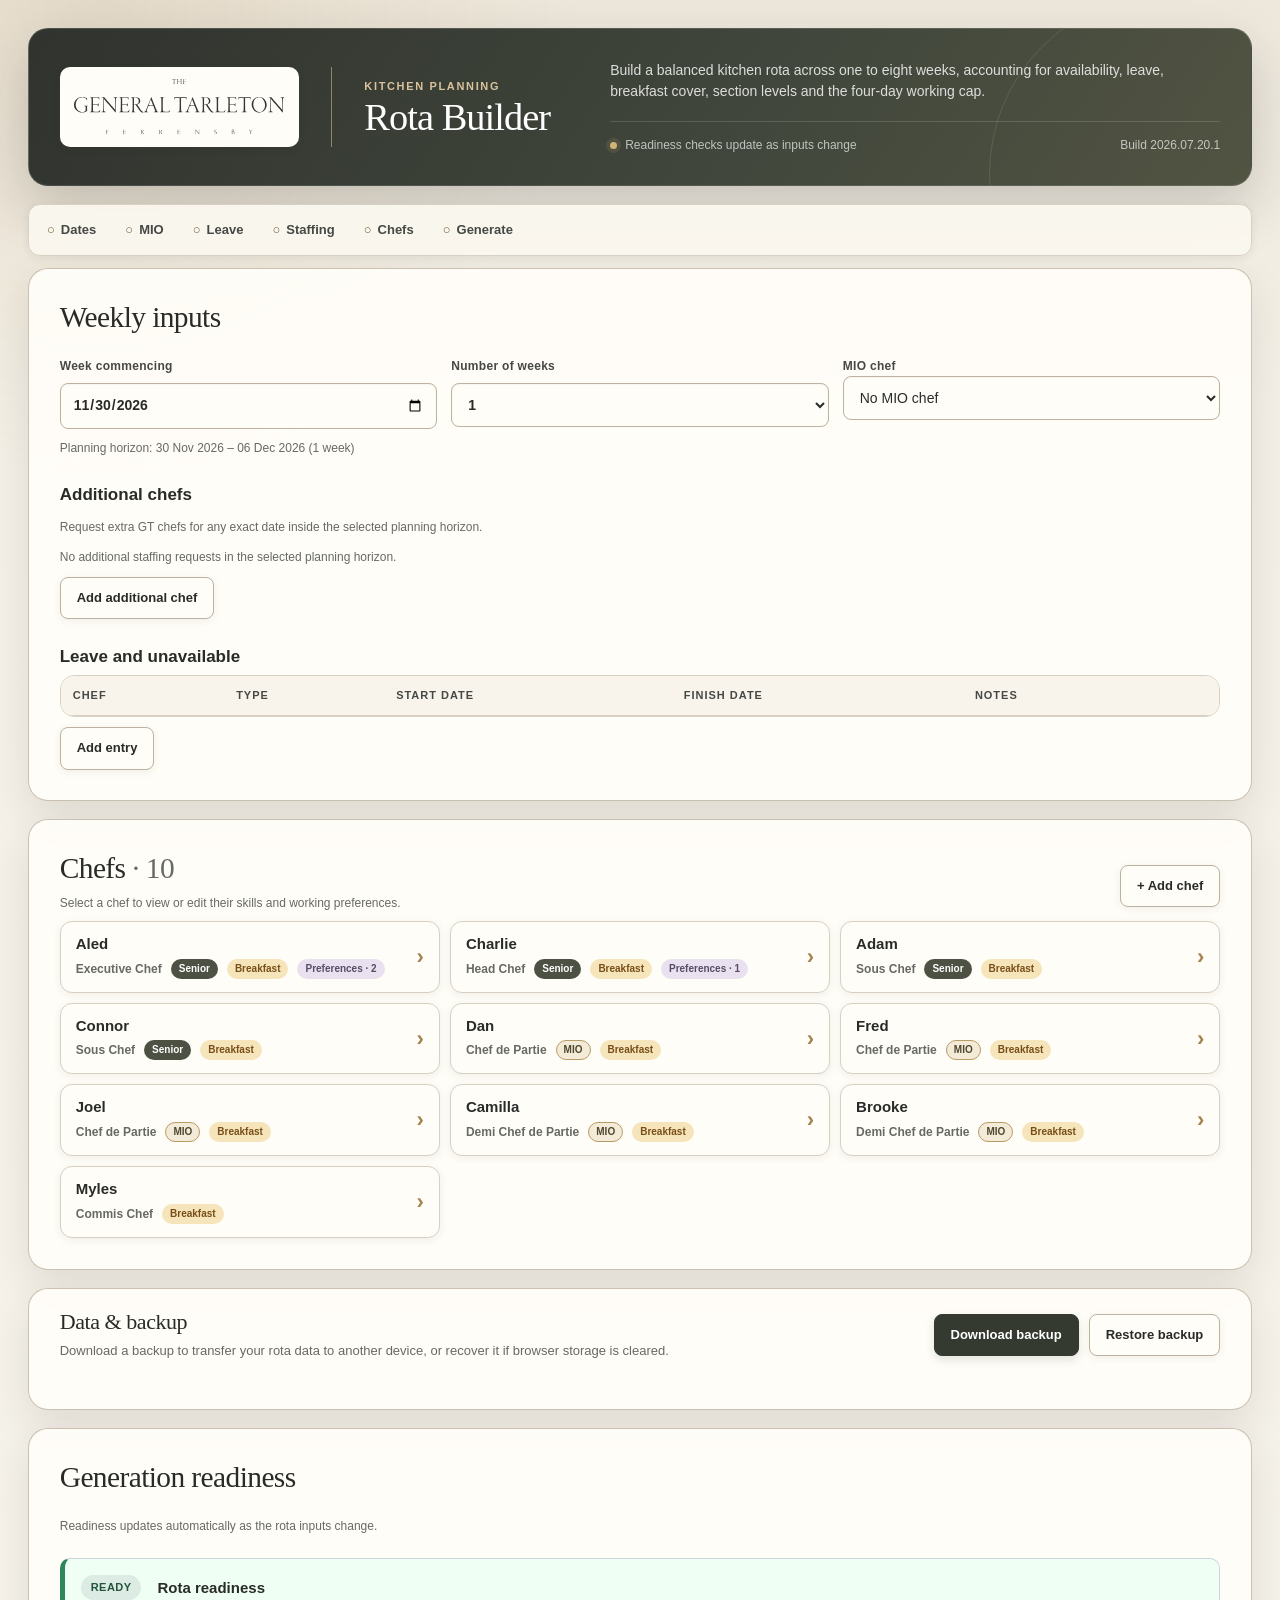
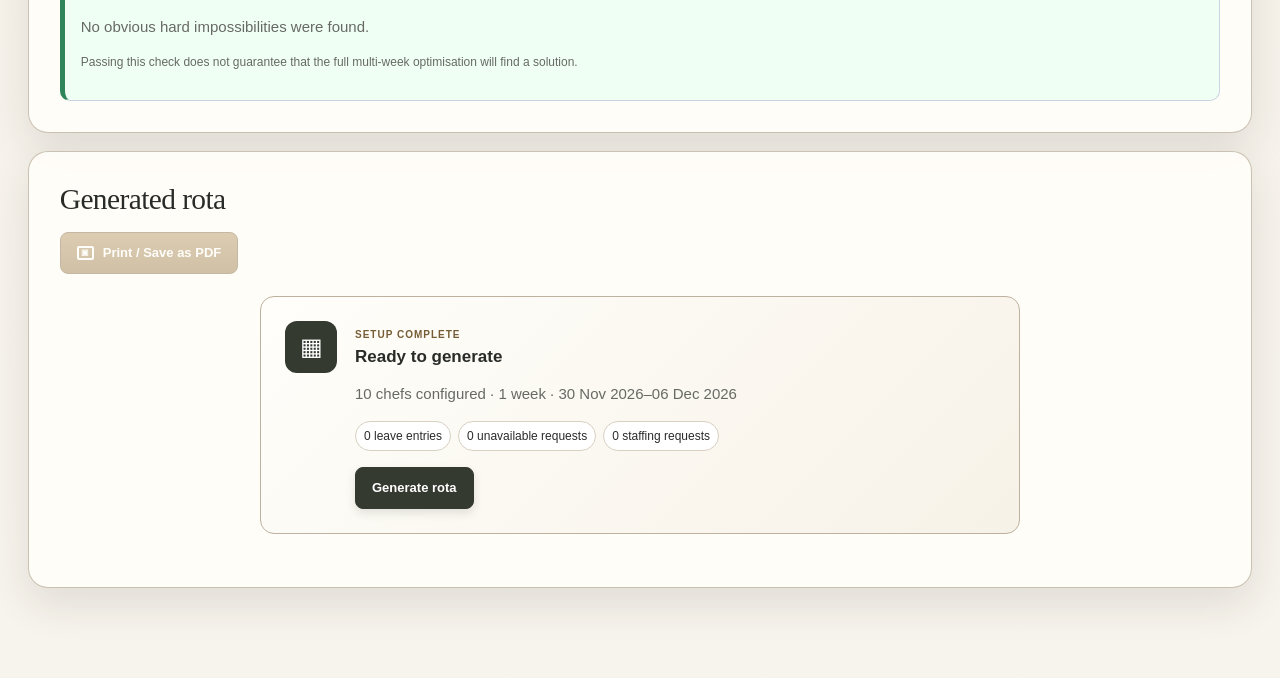
==== commit 7fe50c87: "Improve rota UI and editing workflow" ====
--- a/index.html
+++ b/index.html
@@ -4,7 +4,7 @@
   <meta charset="utf-8" />
   <meta name="viewport" content="width=device-width, initial-scale=1" />
   <title>GT Rota Builder</title>
-  <link rel="stylesheet" href="styles.css?v=20260720cp" />
+  <link rel="stylesheet" href="styles.css?v=20260720ui" />
 </head>
 <body>
   <div class="wrap">
@@ -89,10 +89,9 @@
     <div class="panel generation-panel" id="generateSetup" tabindex="-1">
       <div class="generation-heading">
         <div>
-          <h2>Generate rota</h2>
-          <p class="small my-8">Check the current inputs, then build the selected one-to-eight-week rota.</p>
-        </div>
-        <button id="generateRotaBtn" type="button">Generate rota</button>
+          <h2>Generation readiness</h2>
+          <p class="small my-8">Readiness updates automatically as the rota inputs change.</p>
+        </div>
       </div>
       <div id="readiness" aria-live="polite" aria-atomic="true"></div>
       <div id="generationProgress" class="generation-progress hidden" role="status" aria-live="polite" aria-atomic="true"></div>
@@ -112,7 +111,8 @@
     </div>
   </div>
 
-  <div id="stickyGenerate" class="sticky-generate print-hidden" aria-label="Generate rota controls"><span id="stickyGenerateReadiness">Checking setup…</span><button type="button" data-sticky-generate>Generate rota</button></div>
+  <div id="contextPanel" class="context-panel print-hidden" aria-hidden="true"></div>
+  <div id="toastRegion" class="toast-region print-hidden" aria-live="polite" aria-atomic="true"></div>
 
   <div id="chefModal" class="modal" role="dialog" aria-modal="true" aria-labelledby="chefModalTitle" aria-describedby="chefModalDescription" aria-hidden="true">
     <div class="modal-card chef-modal-card">
@@ -226,6 +226,6 @@
     </div>
   </div>
 
-  <script type="module" src="js/app.js?v=20260720cp"></script>
+  <script type="module" src="js/app.js?v=20260720ui"></script>
 </body>
 </html>
--- a/styles.css
+++ b/styles.css
@@ -589,6 +589,260 @@
   .issue-popover, .mobile-issue-backdrop, .mobile-issue-sheet { display:none !important; }
   .rota-table thead th:first-child, .rota-table tbody th { position: static; left: auto; width: auto; min-width: 0; box-shadow: none; }
 }
+
+/* Coordinated rota workspace upgrade */
+.rota-status-bar {
+  position: sticky;
+  z-index: 19;
+  top: 0;
+  display: flex;
+  align-items: center;
+  justify-content: space-between;
+  gap: 10px;
+  min-height: 46px;
+  padding: 5px;
+  border: 1px solid var(--line-strong);
+  border-radius: 12px;
+  background: rgba(255,255,252,.97);
+  box-shadow: 0 5px 14px rgba(41,42,36,.08);
+  backdrop-filter: blur(10px);
+}
+.status-primary, .issue-navigator { display: flex; align-items: center; gap: 3px; min-width: 0; }
+.status-primary { flex: 1; overflow-x: auto; scrollbar-width: none; }
+.status-primary::-webkit-scrollbar { display: none; }
+.status-segment, .issue-count {
+  display: inline-flex;
+  align-items: center;
+  gap: 6px;
+  min-height: 34px;
+  padding: 6px 9px;
+  border: 0;
+  border-radius: 8px;
+  background: transparent;
+  color: var(--ink-soft);
+  box-shadow: none;
+  font-size: 12px;
+  white-space: nowrap;
+}
+button.status-segment:hover, button.issue-count:hover { background: var(--paper-muted); box-shadow: none; }
+.status-segment.success { color: #32583a; }
+.status-segment.warning { color: #765011; }
+.status-segment.error { color: #8f2118; }
+.status-segment.neutral { color: var(--ink-soft); }
+.status-icon { display: inline-grid; place-items: center; width: 18px; height: 18px; border: 1.5px solid currentColor; border-radius: 50%; font-weight: 900; }
+.save-dot { width: 8px; height: 8px; border-radius: 50%; background: currentColor; }
+.segment-label { color: var(--muted); }
+.week-context { margin-left: auto; }
+.issue-navigator { flex: 0 0 auto; padding-left: 4px; border-left: 1px solid var(--line); }
+.issue-count:disabled { opacity: .66; }
+
+.compact-legend { width: max-content; max-width: 100%; margin-left: auto; font-size: 12px; }
+.compact-legend > summary { padding: 6px 9px; border: 1px solid var(--line); border-radius: 8px; background: var(--paper); font-weight: 800; cursor: pointer; }
+.compact-legend[open] > summary { border-radius: 8px 8px 0 0; }
+.legend-items { display: flex; flex-wrap: wrap; gap: 10px 16px; max-width: 720px; padding: 10px; border: 1px solid var(--line); border-top: 0; border-radius: 0 0 8px 8px; background: var(--paper); }
+.legend-items > span { display: inline-flex; align-items: center; gap: 6px; }
+.legend-swatch { width: 13px; height: 13px; border: 1px solid var(--line-strong); border-radius: 3px; background: #fff; }
+.legend-swatch.hard { box-shadow: inset 0 0 0 2px var(--bad); }
+.legend-swatch.warning { background: #fff1c9; }
+.legend-swatch.leave { background: #dcefe0; }
+.legend-swatch.unavailable { background: #f8e7bc; }
+.legend-swatch.float { background: #e8e5f3; }
+.legend-swatch.manual { box-shadow: inset 0 0 0 2px var(--brass); }
+.legend-swatch.rating { background: linear-gradient(90deg,#cce5d0 0 34%,#f5e3b3 34% 67%,#efd0cb 67%); }
+.legend-swatch.presence { background: #e0c081; }
+
+.rota-table-scroll {
+  max-height: min(72vh, 760px);
+  overflow: auto;
+  overscroll-behavior: contain;
+}
+.rota-table thead th {
+  position: sticky;
+  z-index: 12;
+  top: 0;
+  background: var(--olive-dark);
+}
+.rota-table tbody th {
+  position: sticky;
+  z-index: 10;
+  left: 0;
+  background: var(--section-surface);
+}
+.rota-table thead th:first-child {
+  position: sticky;
+  z-index: 14;
+  top: 0;
+  left: 0;
+  background: var(--olive-dark);
+}
+.rota-table-scroll.is-vertically-scrolled .rota-table thead th { box-shadow: 0 3px 5px rgba(32,34,29,.19); }
+.rota-table-scroll.is-horizontally-scrolled .rota-table tbody th { box-shadow: 3px 0 5px rgba(32,34,29,.14); }
+.rota-table-scroll.is-vertically-scrolled.is-horizontally-scrolled .rota-table thead th:first-child { box-shadow: 3px 3px 6px rgba(32,34,29,.19); }
+
+.editing-active-week { outline: 2px solid rgba(164,125,65,.62); outline-offset: 4px; }
+.results-layout:has(.editing-control) .results-header,
+.results-layout:has(.editing-control) .compact-legend:not([open]) { opacity: .72; }
+.editing-control { color: #fff; border-color: var(--brass-dark); background: var(--brass-dark); }
+.rota-assignment-cell.edit-selected, .day-rota-assignment.edit-selected { z-index: 5; outline: 3px solid #2f5e79; outline-offset: -3px; background: #eef7fb !important; }
+
+.context-panel { position: fixed; z-index: 110; inset: 0; visibility: hidden; pointer-events: none; }
+.context-panel.open { visibility: visible; pointer-events: auto; }
+.context-panel-scrim { position: absolute; inset: 0; background: rgba(27,29,25,.24); opacity: 0; transition: opacity 160ms ease; }
+.context-panel.open .context-panel-scrim { opacity: 1; }
+.context-panel-card {
+  position: absolute;
+  top: 0;
+  right: 0;
+  display: flex;
+  flex-direction: column;
+  width: min(430px, 92vw);
+  height: 100%;
+  border-left: 1px solid var(--line-strong);
+  background: #fffefa;
+  box-shadow: -16px 0 40px rgba(31,34,28,.18);
+  transform: translateX(100%);
+  transition: transform 190ms ease;
+}
+.context-panel.open .context-panel-card { transform: translateX(0); }
+.context-panel-card > header { display: flex; align-items: flex-start; justify-content: space-between; gap: 16px; padding: 20px; border-bottom: 1px solid var(--line); }
+.context-panel-card h2 { margin: 2px 0 0; font-size: 22px; }
+.panel-eyebrow { color: var(--brass-dark); font-size: 10px; font-weight: 850; letter-spacing: .1em; text-transform: uppercase; }
+.context-panel-body { flex: 1; overflow: auto; padding: 20px; }
+.context-panel-body h3 { margin: 4px 0 18px; }
+.panel-kicker { color: var(--muted); font-size: 12px; font-weight: 750; }
+.context-block { margin: 16px 0; padding: 14px; border-left: 3px solid var(--line-strong); border-radius: 7px; background: var(--paper-muted); }
+.context-block h4 { margin: 0 0 8px; }
+.context-block ul { margin: 0; padding-left: 19px; }
+.context-block.positive { border-left-color: var(--good); }
+.context-block.warning { border-left-color: var(--warn); }
+.context-block.danger { border-left-color: var(--bad); }
+.manual-notice { padding: 10px; border-radius: 7px; background: #fff3d8; font-weight: 750; }
+.context-issue-list { display: grid; gap: 9px; }
+.context-issue { display: grid; gap: 4px; width: 100%; padding: 12px; border: 1px solid var(--line); border-left: 4px solid var(--warn); border-radius: 8px; background: #fff; color: var(--ink); text-align: left; box-shadow: none; }
+.context-issue.error { border-left-color: var(--bad); }
+.context-issue:hover { background: var(--paper-muted); box-shadow: none; }
+.issue-severity { color: var(--muted); font-size: 10px; font-weight: 850; letter-spacing: .06em; text-transform: uppercase; }
+.score-hero strong { color: var(--olive-dark); font-size: 38px; }
+
+.toast-region { position: fixed; z-index: 140; right: 18px; bottom: 18px; display: grid; gap: 8px; width: min(380px, calc(100vw - 24px)); pointer-events: none; }
+.app-toast { display: flex; align-items: center; gap: 12px; padding: 11px 12px 11px 15px; border: 1px solid var(--line-strong); border-left: 4px solid var(--good); border-radius: 10px; background: #fff; box-shadow: var(--shadow-lg); pointer-events: auto; }
+.app-toast.error { border-left-color: var(--bad); }
+.app-toast.warning { border-left-color: var(--warn); }
+.app-toast > span { flex: 1; }
+.toast-dismiss { min-width: 32px; min-height: 32px; padding: 0; border: 0; background: transparent; color: var(--muted); box-shadow: none; font-size: 20px; }
+
+.comparison-mode { display: grid; gap: 16px; }
+.comparison-mode > header, .comparison-controls { display: flex; align-items: center; justify-content: space-between; gap: 12px; }
+.comparison-mode h3 { margin: 2px 0 0; }
+.comparison-controls { justify-content: flex-start; padding: 12px; border: 1px solid var(--line); border-radius: 10px; background: var(--paper-muted); }
+.comparison-controls label { min-width: 180px; }
+.comparison-grid { display: grid; grid-template-columns: repeat(2, minmax(0,1fr)); gap: 12px; }
+.comparison-week { min-width: 0; padding: 12px; }
+.comparison-week .status-card, .comparison-week .results-view-controls, .comparison-week .rota-day-container, .comparison-week .rota-summary { display: none; }
+.comparison-week .rota-table { min-width: 720px; }
+.comparison-summary { padding: 14px; border: 1px solid var(--line); border-radius: 10px; background: #fcfaf5; }
+.comparison-summary h4 { margin-top: 0; }
+.comparison-summary ul { display: grid; gap: 6px; padding: 0; list-style: none; }
+.comparison-summary button { width: 100%; color: var(--ink); border-color: var(--line); background: #fff; text-align: left; box-shadow: none; }
+.comparison-match { outline: 3px solid #7256a0 !important; outline-offset: -3px; }
+
+.rota-empty-state { display: grid; grid-template-columns: auto minmax(0,1fr); gap: 18px; align-items: start; max-width: 760px; margin: 22px auto; padding: 24px; border: 1px solid var(--line-strong); border-radius: 14px; background: linear-gradient(135deg,#fffefa,#f7f2e8); }
+.empty-state-icon { display: grid; place-items: center; width: 52px; height: 52px; border-radius: 12px; background: var(--olive-dark); color: #fff; font-size: 24px; }
+.rota-empty-state h3 { margin: 3px 0 7px; }
+.readiness-chips { display: flex; flex-wrap: wrap; gap: 7px; margin: 12px 0 16px; }
+.readiness-chips span { padding: 5px 8px; border: 1px solid var(--line); border-radius: 999px; background: #fff; font-size: 12px; }
+.empty-guidance { color: #765011; }
+.rota-skeleton { display: grid; gap: 14px; min-height: 390px; padding: 18px; border: 1px solid var(--line); border-radius: 12px; background: #fff; }
+.skeleton-heading, .skeleton-grid span { overflow: hidden; border-radius: 6px; background: #ece8df; }
+.skeleton-heading { width: min(360px,70%); height: 28px; }
+.skeleton-grid { display: grid; grid-template-columns: 110px repeat(6,minmax(80px,1fr)); gap: 5px; }
+.skeleton-grid span { min-height: 48px; }
+.skeleton-heading::after, .skeleton-grid span::after { content: ""; display: block; width: 55%; height: 100%; background: linear-gradient(90deg,transparent,rgba(255,255,255,.75),transparent); animation: skeleton-sweep 1.2s ease-in-out infinite; }
+@keyframes skeleton-sweep { from { transform: translateX(-110%); } to { transform: translateX(210%); } }
+
+.density-control { display: inline-flex; align-items: center; gap: 6px; font-size: 11px; }
+.density-control select { min-height: 38px; padding-block: 6px; }
+body[data-rota-density="compact"] .rota-table th,
+body[data-rota-density="compact"] .rota-table td { padding-top: 7px; padding-bottom: 7px; }
+body[data-rota-density="compact"] .assignment-button,
+body[data-rota-density="compact"] .assignment-static { min-height: 38px; padding-top: 7px; padding-bottom: 7px; }
+body.rota-full-screen { overflow: hidden; }
+body.rota-full-screen .wrap > :not(.panel:last-of-type),
+body.rota-full-screen .panel:last-of-type > h2,
+body.rota-full-screen .panel:last-of-type > .print-action { display: none; }
+body.rota-full-screen .wrap { width: 100%; max-width: none; height: 100vh; padding: 8px; }
+body.rota-full-screen .panel:last-of-type { height: calc(100vh - 16px); margin: 0; padding: 10px; overflow: auto; }
+body.rota-full-screen .rota-table-scroll { max-height: calc(100vh - 240px); }
+.issue-nav-emphasis { animation: issue-nav-pulse 700ms ease 2; }
+.hard-rule-affected.issue-nav-emphasis { outline: 3px solid #231f19; outline-offset: -6px; box-shadow: inset 0 0 0 3px var(--bad) !important; }
+@keyframes issue-nav-pulse { 50% { filter: brightness(.88); } }
+
+/* Manual assignment uses the same right-drawer language as contextual details. */
+.chef-selector-backdrop { z-index: 114; background: rgba(27,29,25,.24); }
+.chef-selector {
+  z-index: 115;
+  top: 0;
+  right: 0;
+  bottom: 0;
+  left: auto;
+  width: min(480px, 94vw);
+  max-width: none;
+  max-height: none;
+  border-radius: 0;
+  transform: none;
+  animation: drawer-in 180ms ease both;
+}
+@keyframes drawer-in { from { transform: translateX(100%); } to { transform: translateX(0); } }
+
+@media (max-width: 900px) {
+  .rota-status-bar { align-items: stretch; flex-direction: column; top: 0; padding: 4px; }
+  .status-primary { width: 100%; }
+  .issue-navigator { justify-content: flex-end; width: 100%; padding: 3px 0 0; border-top: 1px solid var(--line); border-left: 0; }
+  .week-context, .segment-label { display: none; }
+  .comparison-grid { grid-template-columns: 1fr; }
+  .comparison-controls { align-items: stretch; flex-direction: column; }
+  .comparison-controls label { width: 100%; min-width: 0; }
+  .context-panel-card, .chef-selector {
+    top: auto;
+    bottom: 0;
+    width: 100%;
+    height: auto;
+    max-height: min(86vh, 760px);
+    max-height: min(86dvh, 760px);
+    border-top: 1px solid var(--line-strong);
+    border-left: 0;
+    border-radius: 16px 16px 0 0;
+    transform: translateY(100%);
+  }
+  .context-panel.open .context-panel-card { transform: translateY(0); }
+  .chef-selector { animation-name: sheet-in; }
+  @keyframes sheet-in { from { transform: translateY(100%); } to { transform: translateY(0); } }
+  .context-panel-body { padding-bottom: max(20px, env(safe-area-inset-bottom)); }
+  .toast-region { right: 12px; bottom: max(12px, env(safe-area-inset-bottom)); }
+  .results-toolbar button, .results-toolbar select { min-height: 44px; }
+  .rota-table-scroll { max-height: 70vh; max-height: 70dvh; }
+}
+
+@media (max-width: 560px) {
+  .status-segment { padding-inline: 7px; }
+  .rota-empty-state { grid-template-columns: 1fr; padding: 18px; }
+  .empty-state-icon { width: 44px; height: 44px; }
+  .compact-legend { width: 100%; }
+  .legend-items { display: grid; grid-template-columns: repeat(2,minmax(0,1fr)); }
+}
+
+@media print {
+  .rota-status-bar, .compact-legend, .context-panel, .toast-region, .comparison-mode,
+  .rota-empty-state, .rota-skeleton, .issue-navigator, .density-control, .issue-nav-emphasis {
+    display: none !important;
+  }
+  .rota-table-scroll { max-height: none !important; }
+  .rota-table thead th, .rota-table tbody th, .rota-table thead th:first-child {
+    position: static !important;
+    box-shadow: none !important;
+  }
+  .issue-nav-emphasis { animation: none !important; filter: none !important; outline: 0 !important; }
+}
 .generation-heading,
 .decisions-heading,
 .readiness-title {
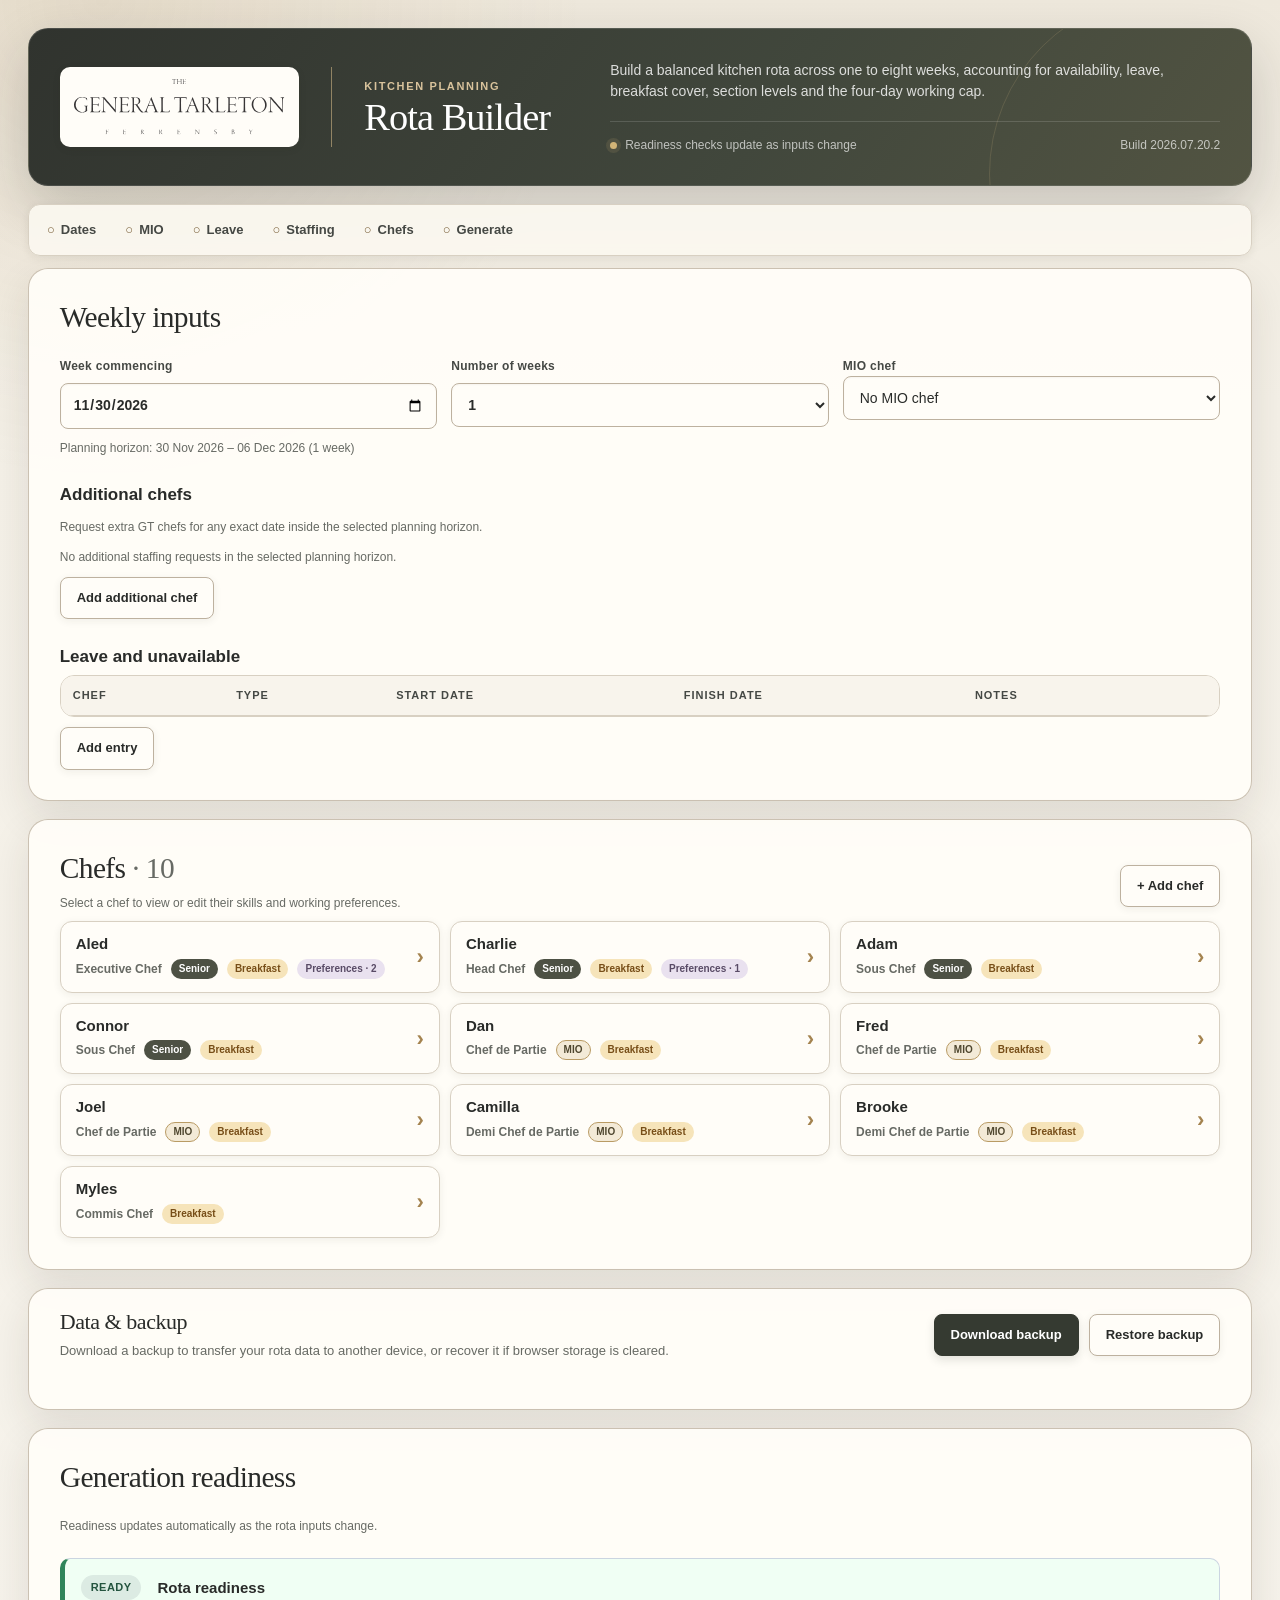
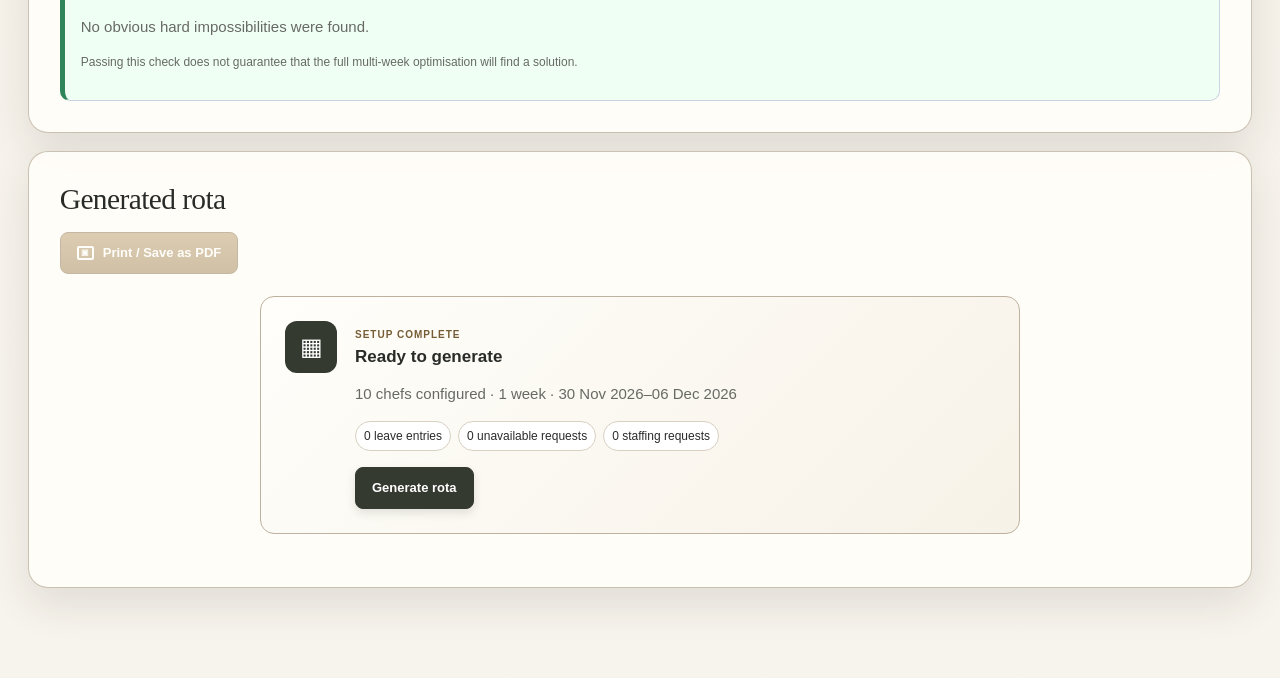
==== commit 64c4271e: "Add day-specific rota notes" ====
--- a/index.html
+++ b/index.html
@@ -4,7 +4,7 @@
   <meta charset="utf-8" />
   <meta name="viewport" content="width=device-width, initial-scale=1" />
   <title>GT Rota Builder</title>
-  <link rel="stylesheet" href="styles.css?v=20260720ui" />
+  <link rel="stylesheet" href="styles.css?v=20260720notes" />
 </head>
 <body>
   <div class="wrap">
@@ -217,6 +217,9 @@
         <label>Number of additional chefs
           <input id="additionalChefCount" type="number" min="1" max="5" value="1">
         </label>
+        <label class="grid-wide">Reason or note (optional)
+          <input id="additionalChefNote" type="text" maxlength="160" autocomplete="off">
+        </label>
       </div>
       <div id="additionalChefError" class="chef-req-error" role="alert" aria-live="polite"></div>
       <div class="controls mt-14 justify-end">
@@ -226,6 +229,23 @@
     </div>
   </div>
 
-  <script type="module" src="js/app.js?v=20260720ui"></script>
+  <div id="manualNoteModal" class="modal print-hidden" role="dialog" aria-modal="true" aria-labelledby="manualNoteTitle" aria-describedby="manualNoteDescription" aria-hidden="true">
+    <div class="modal-card daily-note-modal-card">
+      <h3 class="mt-0 mb-6" id="manualNoteTitle">Edit daily note</h3>
+      <p id="manualNoteDescription" class="small mb-12"></p>
+      <label for="manualNoteText">Note
+        <textarea id="manualNoteText" rows="5" maxlength="500"></textarea>
+      </label>
+      <div class="daily-note-actions mt-14">
+        <button id="removeManualNoteBtn" type="button" class="danger">Remove note</button>
+        <div class="controls justify-end">
+          <button id="cancelManualNoteBtn" type="button" class="secondary">Cancel</button>
+          <button id="saveManualNoteBtn" type="button">Save note</button>
+        </div>
+      </div>
+    </div>
+  </div>
+
+  <script type="module" src="js/app.js?v=20260720notes"></script>
 </body>
 </html>
--- a/styles.css
+++ b/styles.css
@@ -752,6 +752,42 @@
 .readiness-chips { display: flex; flex-wrap: wrap; gap: 7px; margin: 12px 0 16px; }
 .readiness-chips span { padding: 5px 8px; border: 1px solid var(--line); border-radius: 999px; background: #fff; font-size: 12px; }
 .empty-guidance { color: #765011; }
+.grid-wide { grid-column: 1 / -1; }
+.chef-req-label small { display: block; margin-top: 3px; color: var(--muted); font-weight: 600; }
+.rota-notes-row th { color: var(--ink-soft); background: #eee9df; }
+.rota-notes-cell { height: auto; min-height: 48px; padding: 0 !important; background: #fbfaf6 !important; vertical-align: top; }
+.notes-cell-button {
+  position: relative;
+  display: block;
+  width: 100%;
+  min-height: 48px;
+  padding: 8px;
+  border: 0;
+  border-radius: 0;
+  background: transparent;
+  color: var(--muted);
+  box-shadow: none;
+  font-size: 10px;
+  font-weight: 600;
+  line-height: 1.3;
+  text-align: left;
+  overflow-wrap: anywhere;
+}
+.notes-cell-button:hover { background: rgba(166,136,84,.09); box-shadow: none; }
+.notes-cell-button[data-empty="true"]:hover::after, .notes-cell-button[data-empty="true"]:focus-visible::after {
+  content: "Edit note";
+  color: var(--brass-dark);
+  font-size: 9px;
+  font-weight: 750;
+}
+.rota-note-line { display: block; white-space: pre-wrap; }
+.rota-note-line + .rota-note-line { margin-top: 4px; }
+.rota-note-additional { color: #66502b; }
+.rota-note-holiday, .rota-note-unavailable { color: #496052; }
+.day-notes-row .notes-cell-button { min-height: 52px; }
+.daily-note-modal-card { width: min(560px, calc(100vw - 24px)); }
+.daily-note-modal-card textarea { width: 100%; resize: vertical; }
+.daily-note-actions { display: flex; align-items: center; justify-content: space-between; gap: 18px; }
 .rota-skeleton { display: grid; gap: 14px; min-height: 390px; padding: 18px; border: 1px solid var(--line); border-radius: 12px; background: #fff; }
 .skeleton-heading, .skeleton-grid span { overflow: hidden; border-radius: 6px; background: #ece8df; }
 .skeleton-heading { width: min(360px,70%); height: 28px; }
@@ -766,6 +802,7 @@
 body[data-rota-density="compact"] .rota-table td { padding-top: 7px; padding-bottom: 7px; }
 body[data-rota-density="compact"] .assignment-button,
 body[data-rota-density="compact"] .assignment-static { min-height: 38px; padding-top: 7px; padding-bottom: 7px; }
+body[data-rota-density="compact"] .notes-cell-button { min-height: 38px; padding-block: 6px; }
 body.rota-full-screen { overflow: hidden; }
 body.rota-full-screen .wrap > :not(.panel:last-of-type),
 body.rota-full-screen .panel:last-of-type > h2,
@@ -829,6 +866,9 @@
   .empty-state-icon { width: 44px; height: 44px; }
   .compact-legend { width: 100%; }
   .legend-items { display: grid; grid-template-columns: repeat(2,minmax(0,1fr)); }
+  .daily-note-actions { align-items: stretch; flex-direction: column-reverse; }
+  .daily-note-actions > .controls, .daily-note-actions > .danger { width: 100%; }
+  .daily-note-actions button { min-height: 44px; }
 }
 
 @media print {
@@ -841,6 +881,9 @@
     position: static !important;
     box-shadow: none !important;
   }
+  .notes-cell-button { min-height: 0; padding: 1.2mm; color: #444; font-size: 6.7pt; pointer-events: none; }
+  .notes-cell-button[data-empty="true"]::after { content: none !important; }
+  .rota-notes-row { break-inside: avoid; page-break-inside: avoid; }
   .issue-nav-emphasis { animation: none !important; filter: none !important; outline: 0 !important; }
 }
 .generation-heading,
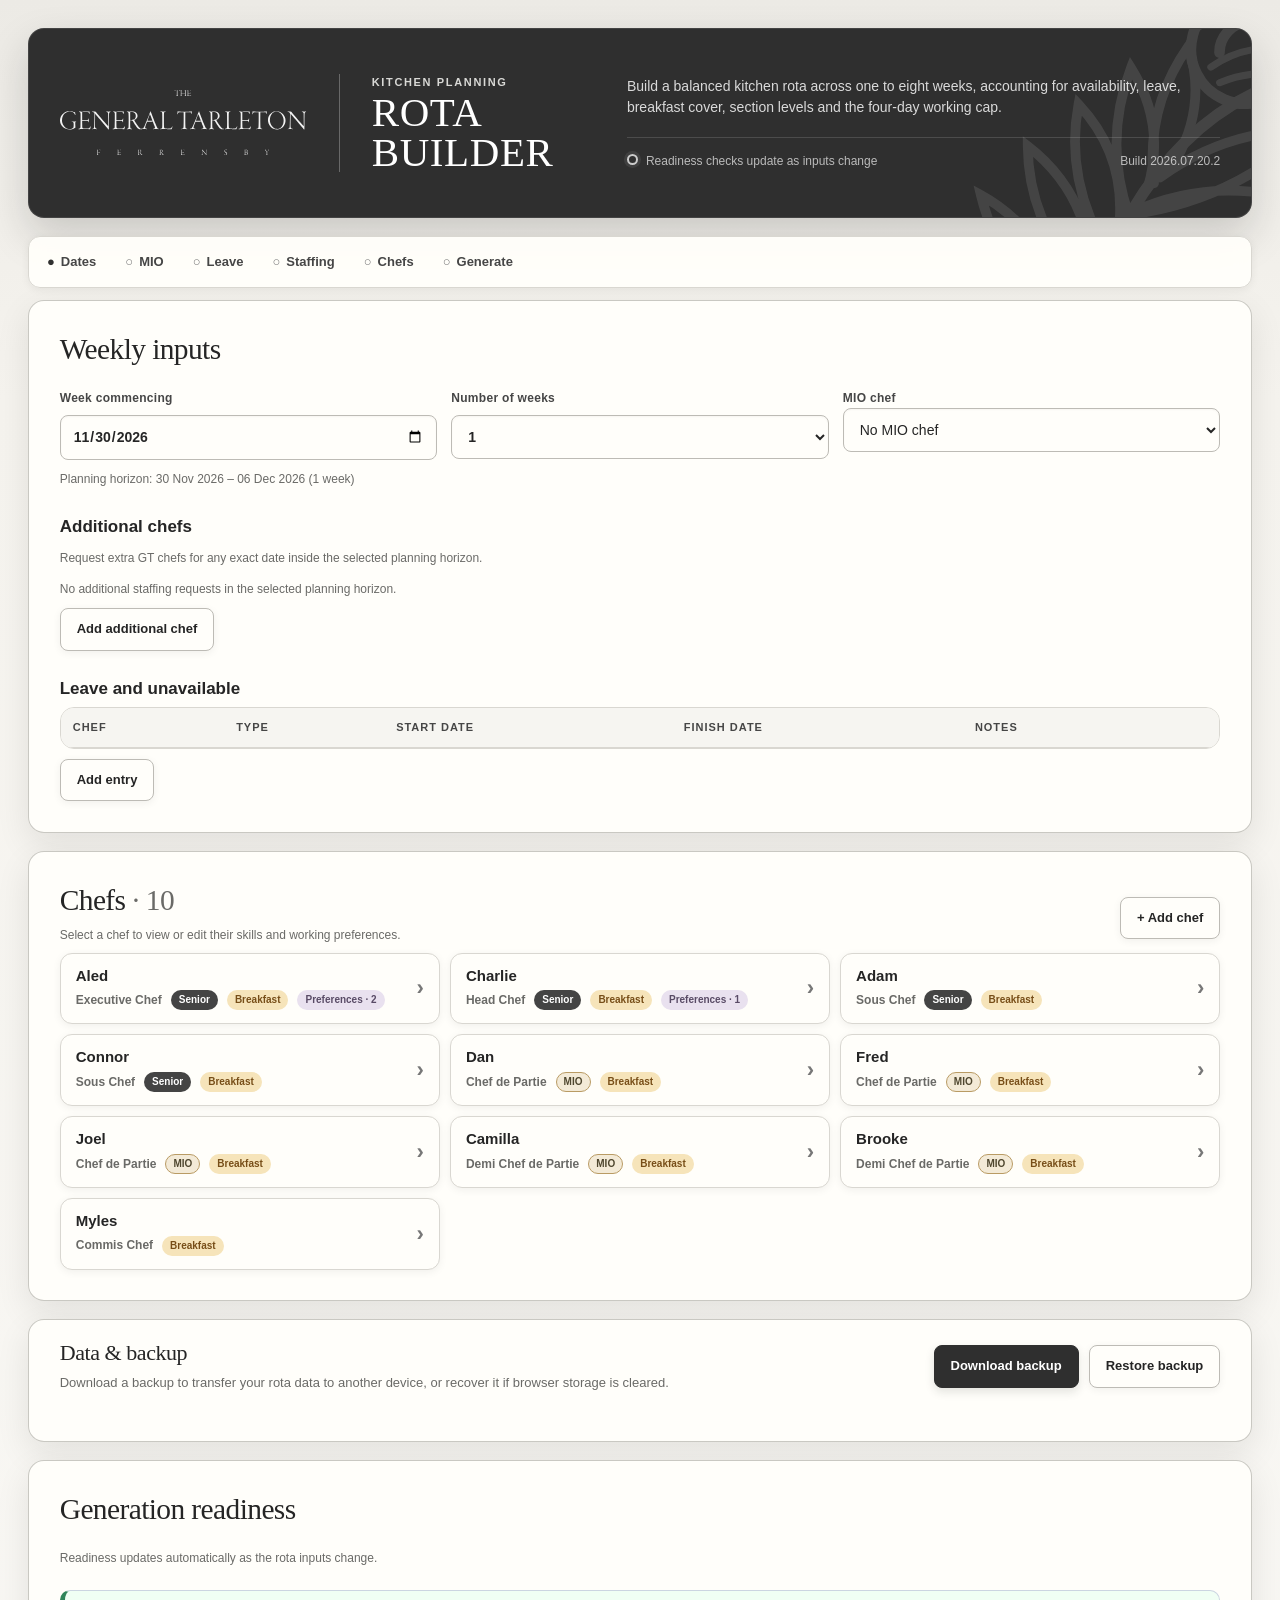
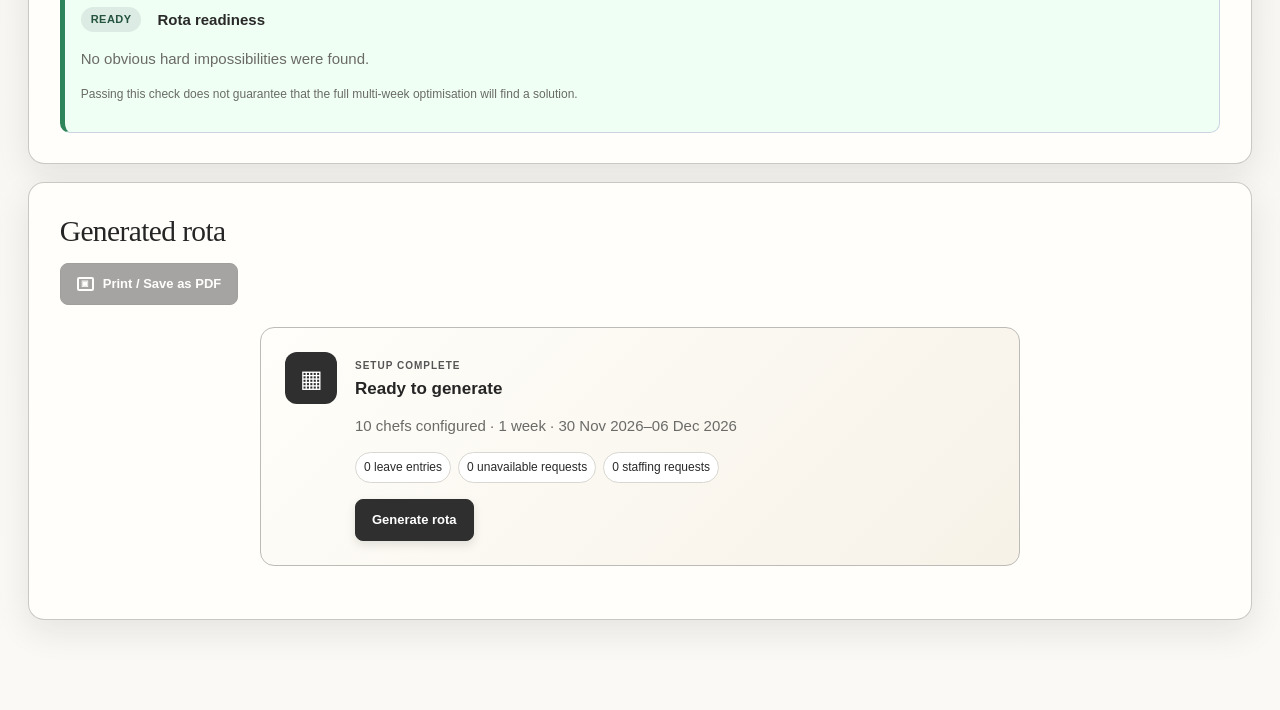
==== commit 19e6ee67: "Apply Tarleton UX refresh" ====
--- a/index.html
+++ b/index.html
@@ -4,11 +4,12 @@
   <meta charset="utf-8" />
   <meta name="viewport" content="width=device-width, initial-scale=1" />
   <title>GT Rota Builder</title>
-  <link rel="stylesheet" href="styles.css?v=20260720notes" />
+  <link rel="stylesheet" href="styles.css?v=20260720tarleton" />
 </head>
 <body>
   <div class="wrap">
     <div class="panel brand-panel">
+      <img class="brand-feather" src="assets/tarleton-feather.svg" alt="" aria-hidden="true">
       <div class="brand-lockup">
         <img class="brand-logo" src="assets/general-tarleton-logo.svg" alt="The General Tarleton">
         <span class="brand-divider" aria-hidden="true"></span>
--- a/styles.css
+++ b/styles.css
@@ -1,27 +1,27 @@
 :root {
-  --ink: #292b29;
-  --ink-soft: #454844;
-  --olive: #4d5144;
-  --olive-dark: #353a31;
-  --cream: #f4f0e7;
-  --cream-deep: #e8e0d2;
-  --paper: #fffdf8;
-  --paper-muted: #f8f4ec;
-  --brass: #a4834f;
-  --brass-dark: #775d36;
-  --line: #d8d0c2;
-  --line-strong: #bdb19f;
-  --text: #292b29;
-  --muted: #676a64;
+  --ink: #252525;
+  --ink-soft: #464646;
+  --olive: #444444;
+  --olive-dark: #2f2f2f;
+  --cream: #f5f3ee;
+  --cream-deep: #e8e5df;
+  --paper: #fffefa;
+  --paper-muted: #f6f5f1;
+  --brass: #777777;
+  --brass-dark: #555555;
+  --line: #d9d7d1;
+  --line-strong: #bdbbb5;
+  --text: #292929;
+  --muted: #6a6a67;
   --good: #39705a;
   --warn: #93651e;
   --bad: #a13d36;
-  --focus: #bb8b43;
-  --brand-surface: linear-gradient(125deg, #30332e 0%, #41473c 60%, #525442 100%);
-  --brand-accent: #d9c39c;
-  --section-surface: #e8e1d5;
-  --row-alt: #faf7f0;
-  --row-hover: #f3ecdf;
+  --focus: #656565;
+  --brand-surface: #2f2f2f;
+  --brand-accent: #d9d9d6;
+  --section-surface: #e9e8e4;
+  --row-alt: #faf9f6;
+  --row-hover: #f1f0ec;
   --button-surface: var(--olive-dark);
   --button-surface-hover: var(--olive);
   --control-surface: var(--paper);
@@ -36,9 +36,9 @@
   --space-4: 18px;
   --space-5: 24px;
   --space-6: 32px;
-  --shadow-sm: 0 2px 8px rgba(42, 38, 31, 0.07);
-  --shadow-md: 0 16px 42px rgba(42, 38, 31, 0.11);
-  --shadow-lg: 0 26px 70px rgba(24, 24, 21, 0.22);
+  --shadow-sm: 0 2px 8px rgba(25, 25, 25, 0.06);
+  --shadow-md: 0 12px 34px rgba(25, 25, 25, 0.09);
+  --shadow-lg: 0 24px 64px rgba(20, 20, 20, 0.2);
 }
 
 * { box-sizing: border-box; }
@@ -48,9 +48,7 @@
   min-width: 0;
   overflow-x: hidden;
   color: var(--text);
-  background:
-    radial-gradient(circle at 8% 0%, rgba(164, 131, 79, 0.14), transparent 30rem),
-    linear-gradient(180deg, #eee8dc 0, var(--cream) 25rem, #f7f4ed 100%);
+  background: linear-gradient(180deg, #eceae5 0, var(--cream) 25rem, #faf9f6 100%);
   font-family: Inter, ui-sans-serif, -apple-system, BlinkMacSystemFont, "Segoe UI", sans-serif;
   font-size: 15px;
   line-height: 1.55;
@@ -62,32 +60,37 @@
   position: relative;
   margin-bottom: var(--space-4);
   padding: clamp(20px, 2.4vw, 32px);
-  border: 1px solid rgba(189, 177, 159, 0.78);
-  border-radius: var(--radius-lg);
-  background: rgba(255, 253, 248, 0.94);
+  border: 1px solid rgba(190, 188, 182, 0.82);
+  border-radius: 16px;
+  background: rgba(255, 254, 250, 0.97);
   box-shadow: var(--shadow-md);
 }
 
 .brand-panel {
   display: grid;
-  grid-template-columns: minmax(300px, 0.9fr) minmax(380px, 1.1fr);
+  grid-template-columns: minmax(390px, 1fr) minmax(420px, 1.15fr);
   gap: clamp(24px, 4vw, 64px);
   align-items: center;
   overflow: hidden;
   color: #fff;
-  border-color: rgba(255, 255, 255, 0.12);
+  min-height: 190px;
+  padding-block: 34px;
+  border-color: rgba(255, 255, 255, 0.1);
   background: var(--brand-surface);
-  box-shadow: 0 22px 55px rgba(31, 32, 28, 0.2);
-}
-.brand-panel::after {
-  content: "";
+  box-shadow: 0 18px 42px rgba(25, 25, 25, 0.18);
+}
+.brand-feather {
   position: absolute;
-  right: -100px;
-  bottom: -170px;
-  width: 360px;
-  height: 360px;
-  border: 1px solid rgba(205, 179, 130, 0.18);
-  border-radius: 50%;
+  z-index: 0;
+  right: clamp(-75px, -3vw, -30px);
+  top: -105px;
+  width: clamp(260px, 25vw, 390px);
+  height: auto;
+  color: #fff;
+  opacity: .1;
+  transform: rotate(34deg);
+  pointer-events: none;
+  user-select: none;
 }
 .brand-lockup, .brand-intro { position: relative; z-index: 1; }
 .brand-lockup { display: flex; align-items: center; gap: clamp(18px, 2.5vw, 34px); min-width: 0; }
@@ -95,19 +98,18 @@
   display: block;
   width: min(247px, 48%);
   height: auto;
-  padding: 12px 14px;
-  border-radius: 10px;
-  background: var(--paper);
-  box-shadow: var(--shadow-sm);
-}
-.brand-divider { align-self: stretch; width: 1px; min-height: 62px; background: rgba(220, 192, 141, 0.55); }
+  padding: 0;
+  filter: invert(1) grayscale(1) brightness(3);
+  opacity: .94;
+}
+.brand-divider { align-self: stretch; width: 1px; min-height: 74px; background: rgba(255, 255, 255, 0.28); }
 .brand-app-title { min-width: 0; }
 .brand-eyebrow { display: block; margin-bottom: 2px; color: var(--brand-accent); font-size: 11px; font-weight: 800; letter-spacing: 0.15em; text-transform: uppercase; }
-.brand-app-title h1 { margin: 0; color: #fff; font-family: Georgia, "Times New Roman", serif; font-size: clamp(28px, 3vw, 43px); font-weight: 500; letter-spacing: -0.025em; line-height: 1; }
+.brand-app-title h1 { max-width: 7ch; margin: 0; color: #fff; font-family: Georgia, "Times New Roman", serif; font-size: clamp(32px, 3.2vw, 48px); font-weight: 400; letter-spacing: .015em; line-height: .96; text-transform: uppercase; }
 .brand-intro > p { max-width: 670px; margin: 0 0 18px; color: rgba(255,255,255,.82); font-size: 14px; }
 .brand-meta { padding-top: 14px; border-top: 1px solid rgba(255,255,255,.14); }
 .brand-meta .small { color: rgba(255,255,255,.67); }
-.live-indicator::before { content: ""; display: inline-block; width: 7px; height: 7px; margin-right: 8px; border-radius: 50%; background: #d2b477; box-shadow: 0 0 0 4px rgba(210,180,119,.13); }
+.live-indicator::before { content: ""; display: inline-block; width: 7px; height: 7px; margin-right: 8px; border: 2px solid rgba(255,255,255,.75); border-radius: 50%; background: transparent; box-shadow: 0 0 0 3px rgba(255,255,255,.08); }
 
 h1, h2, h3, h4, h5 { color: var(--ink); line-height: 1.2; }
 h2 { margin: 0 0 22px; font-family: Georgia, "Times New Roman", serif; font-size: clamp(24px, 2.3vw, 31px); font-weight: 500; letter-spacing: -.02em; }
@@ -138,8 +140,8 @@
   font-size: 14px;
   transition: border-color .16s ease, box-shadow .16s ease, background .16s ease;
 }
-input:hover, select:hover, textarea:hover { border-color: #9f927f; }
-input:focus-visible, select:focus-visible, textarea:focus-visible { border-color: var(--focus); box-shadow: 0 0 0 3px rgba(187, 139, 67, .2); }
+input:hover, select:hover, textarea:hover { border-color: #888782; }
+input:focus-visible, select:focus-visible, textarea:focus-visible { border-color: var(--focus); box-shadow: 0 0 0 3px rgba(65, 65, 65, .16); }
 textarea { min-height: 88px; resize: vertical; }
 input[type="checkbox"] { width: 18px; min-height: 18px; height: 18px; padding: 0; accent-color: var(--olive); }
 
@@ -159,15 +161,15 @@
 }
 button:hover:not(:disabled) { transform: translateY(-1px); background: var(--button-surface-hover); box-shadow: 0 7px 16px rgba(40,43,37,.16); }
 button:active:not(:disabled) { transform: translateY(0); box-shadow: var(--shadow-sm); }
-button:focus-visible, summary:focus-visible, .rota-table-scroll:focus-visible { outline: 3px solid rgba(187,139,67,.42); outline-offset: 2px; }
+button:focus-visible, summary:focus-visible, .rota-table-scroll:focus-visible { outline: 3px solid rgba(65,65,65,.32); outline-offset: 2px; }
 button.secondary { color: var(--ink); border-color: var(--line-strong); background: var(--paper); box-shadow: var(--shadow-sm); }
-button.secondary:hover:not(:disabled) { color: var(--ink); border-color: var(--brass); background: #fbf6ec; }
+button.secondary:hover:not(:disabled) { color: var(--ink); border-color: var(--brass); background: #f4f3ef; }
 button.danger { border-color: #933b35; background: var(--bad); }
 button:disabled { opacity: .43; cursor: not-allowed; box-shadow: none; }
 
 .print-action { display: flex; align-items: center; flex-wrap: wrap; gap: 12px; margin: -8px 0 22px; }
-#printRotaBtn { display: inline-flex; align-items: center; justify-content: center; gap: 9px; border-color: var(--brass-dark); background: linear-gradient(180deg, #b08d56, #94723e); }
-#printRotaBtn:hover:not(:disabled) { background: linear-gradient(180deg, #bc9961, #9e7942); }
+#printRotaBtn { display: inline-flex; align-items: center; justify-content: center; gap: 9px; border-color: #252525; background: #303030; }
+#printRotaBtn:hover:not(:disabled) { background: #474747; }
 .print-icon { width: 17px; height: 14px; border: 2px solid currentColor; border-radius: 2px; line-height: 9px; text-align: center; font-size: 8px; }
 .print-message { margin: 0; color: var(--warn); font-size: 13px; font-weight: 650; }
 
@@ -247,9 +249,10 @@
 .print-hidden { display: initial; }
 .ui-icon { width:18px; height:18px; flex:0 0 auto; }
 .icon-button { display:inline-grid; place-items:center; width:44px; padding:0; }
-.setup-nav { position:sticky; z-index:12; top:8px; display:flex; gap:5px; margin:0 0 12px; padding:6px; overflow-x:auto; border:1px solid var(--line); border-radius:12px; background:rgba(250,247,239,.96); box-shadow:var(--shadow-sm); backdrop-filter:blur(8px); }
+.setup-nav { position:sticky; z-index:12; top:8px; display:flex; gap:5px; margin:0 0 12px; padding:6px; overflow-x:auto; border:1px solid var(--line); border-radius:12px; background:rgba(255,254,250,.96); box-shadow:var(--shadow-sm); backdrop-filter:blur(8px); }
 .setup-nav button { min-height:38px; padding:7px 11px; color:var(--ink-soft); border-color:transparent; background:transparent; box-shadow:none; white-space:nowrap; }
-.setup-nav button::before { content:'○'; margin-right:6px; color:var(--brass-dark); }
+.setup-nav button::before { content:'○'; margin-right:6px; color:#777; }
+.setup-nav button:first-child::before { content:'●'; color:#303030; }
 .generation-progress { display:grid; gap:8px; margin-top:14px; padding:13px; border:1px solid var(--line); border-radius:10px; background:var(--paper); animation:fade-in .18s ease; }
 .generation-progress-head { display:flex; justify-content:space-between; gap:12px; }
 .generation-progress progress { width:100%; accent-color:var(--olive); }
@@ -483,8 +486,10 @@
 
 @media (max-width: 1100px) {
   .wrap { padding-inline: 20px; }
-  .brand-panel { grid-template-columns: 1fr; gap: 22px; }
-  .brand-intro > p { max-width: 800px; }
+  .brand-panel { grid-template-columns: 1fr; gap: 24px; }
+  .brand-intro { max-width: 800px; }
+  .brand-intro > p { max-width: 720px; }
+  .brand-feather { right: -45px; top: -120px; width: 330px; }
   .chef-list { grid-template-columns: repeat(auto-fit, minmax(280px, 1fr)); }
 }
 
@@ -516,13 +521,19 @@
 @media (max-width: 640px) {
   .wrap { padding: 10px 10px 36px; }
   .panel { margin-bottom: 10px; padding: 16px; }
-  .brand-panel { padding: 18px; gap: 18px; }
-  .brand-lockup { gap: 14px; }
-  .brand-logo { width: clamp(118px, 48%, 190px); padding: 9px 10px; }
-  .brand-divider { min-height: 52px; }
-  .brand-app-title h1 { font-size: clamp(25px, 8vw, 34px); }
-  .brand-intro > p { font-size: 13px; }
-  .brand-meta { align-items: flex-start; }
+  .brand-panel { min-height: 0; padding: 22px 18px 18px; gap: 16px; border-radius: 15px; }
+  .brand-lockup { display: grid; grid-template-columns: minmax(125px, 1fr) minmax(118px, .8fr); gap: 14px; align-items: center; }
+  .brand-logo { width: min(100%, 180px); }
+  .brand-divider { display: none; }
+  .brand-app-title { padding-left: 12px; border-left: 1px solid rgba(255,255,255,.26); }
+  .brand-eyebrow { margin-bottom: 5px; font-size: 8px; letter-spacing: .13em; }
+  .brand-app-title h1 { font-size: clamp(21px, 7vw, 28px); line-height: .98; }
+  .brand-intro > p { margin-bottom: 13px; font-size: 12px; line-height: 1.5; }
+  .brand-meta { gap: 8px 16px; align-items: flex-start; padding-top: 11px; }
+  .brand-meta .small { font-size: 10px; }
+  .brand-feather { right: -50px; top: -35px; width: 205px; opacity: .06; transform: rotate(37deg); }
+  .setup-nav { top: 4px; margin-bottom: 10px; padding: 5px; border-radius: 11px; }
+  .setup-nav button { min-height: 40px; padding-inline: 10px; font-size: 12px; }
   h2 { margin-bottom: 18px; font-size: 25px; }
   .grid { grid-template-columns: 1fr; }
   .controls.space-between { align-items: stretch; }
